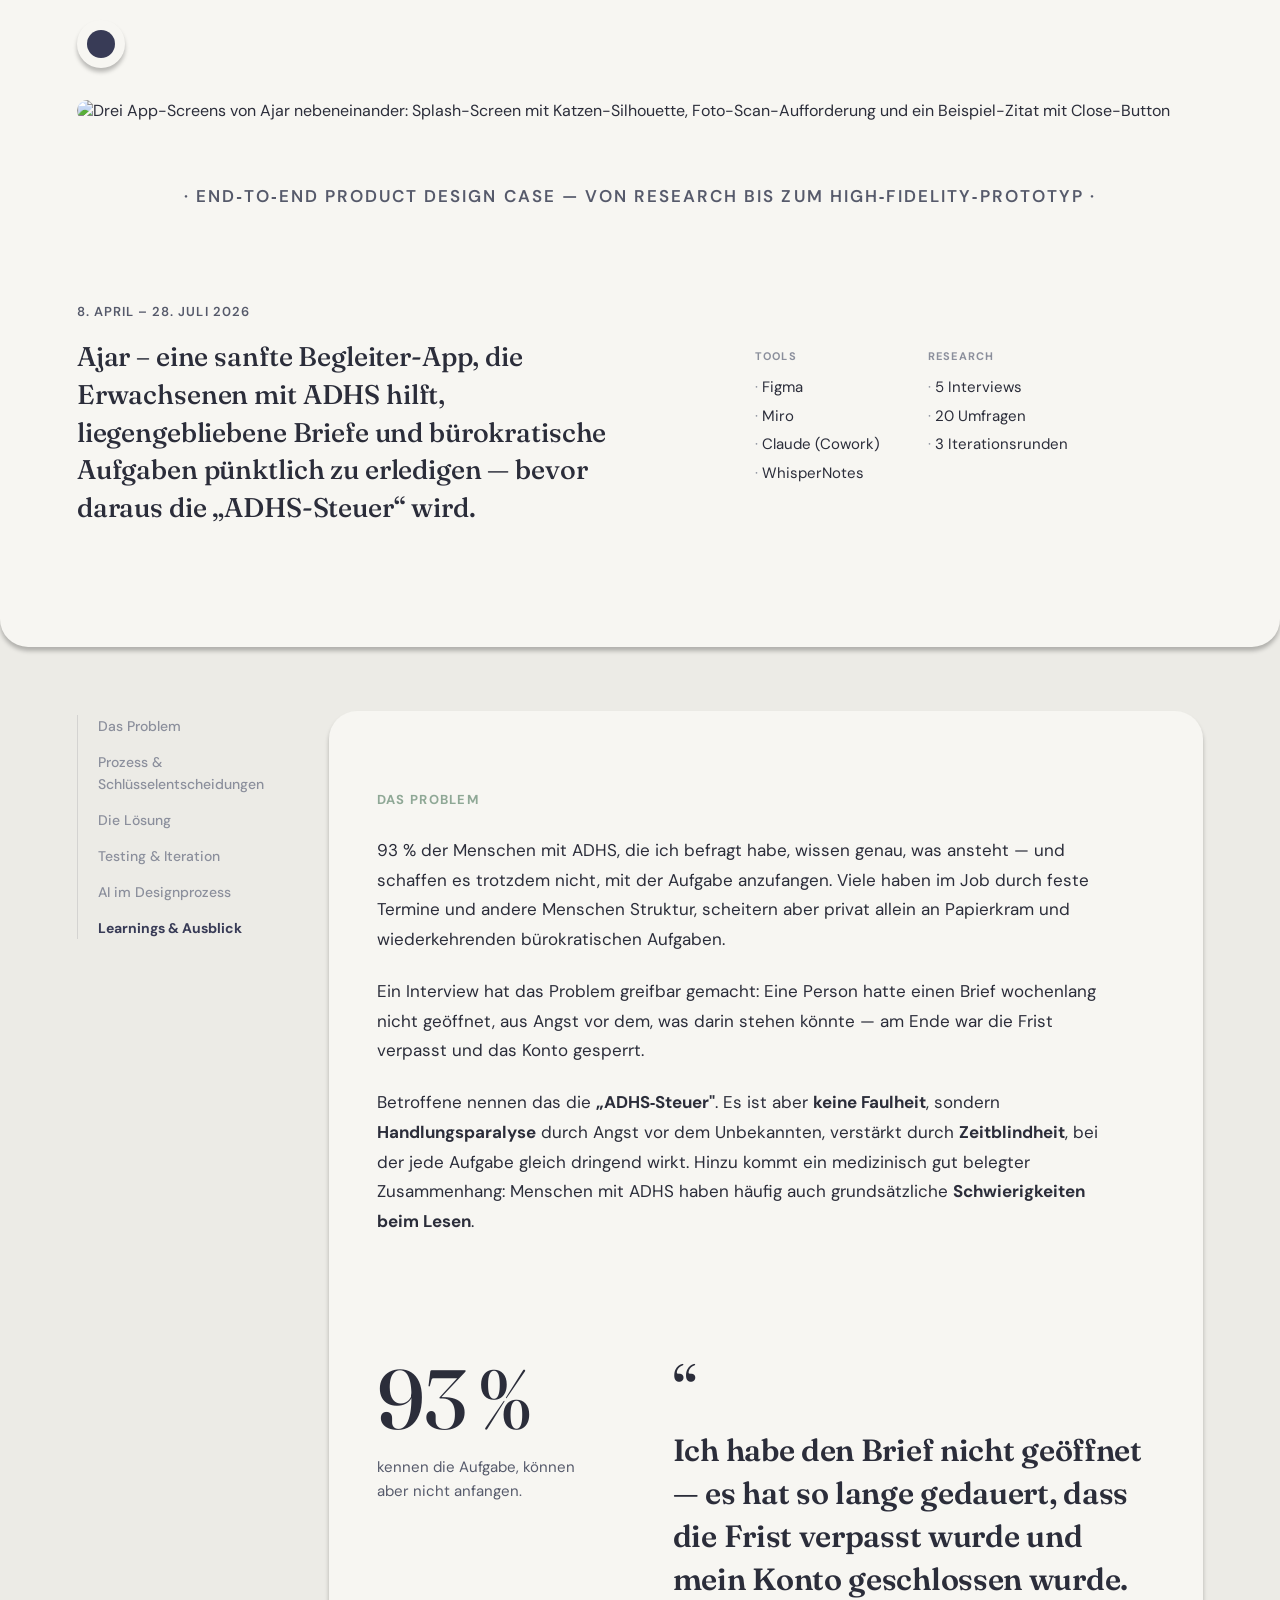
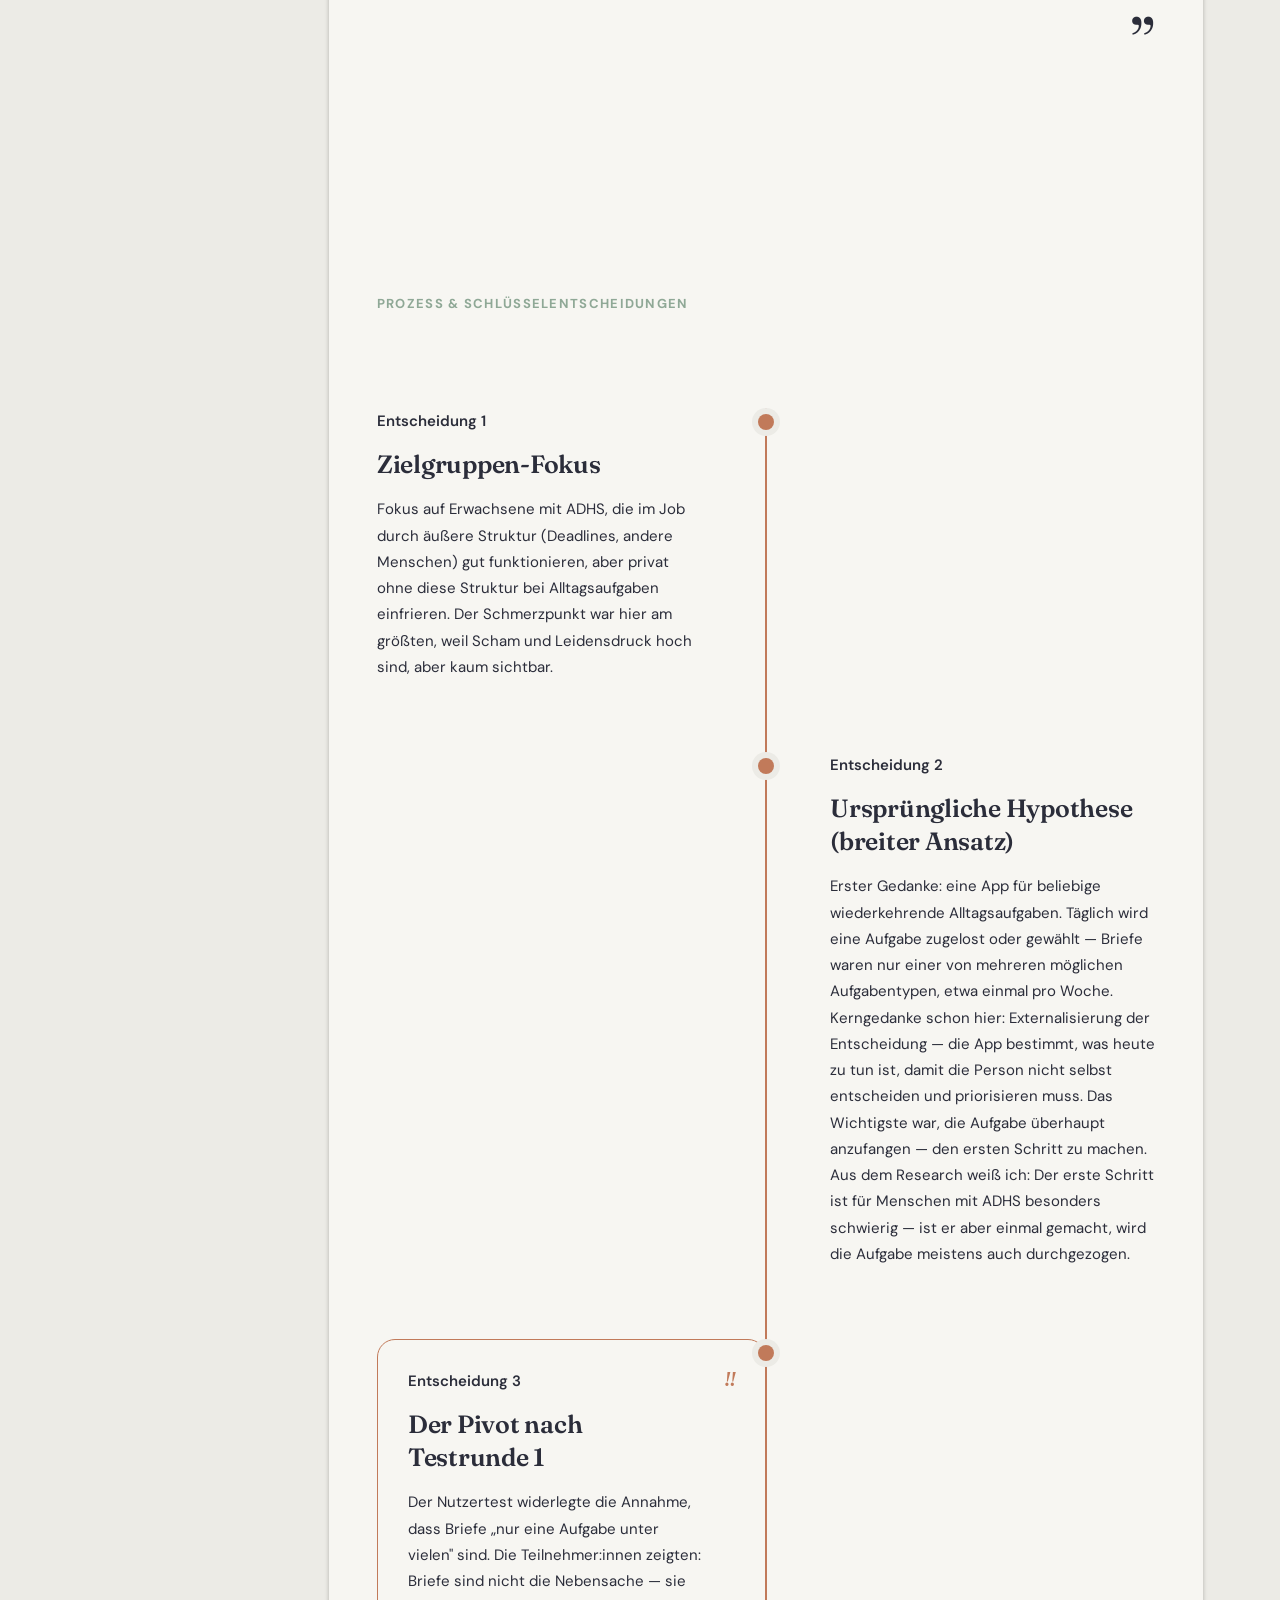
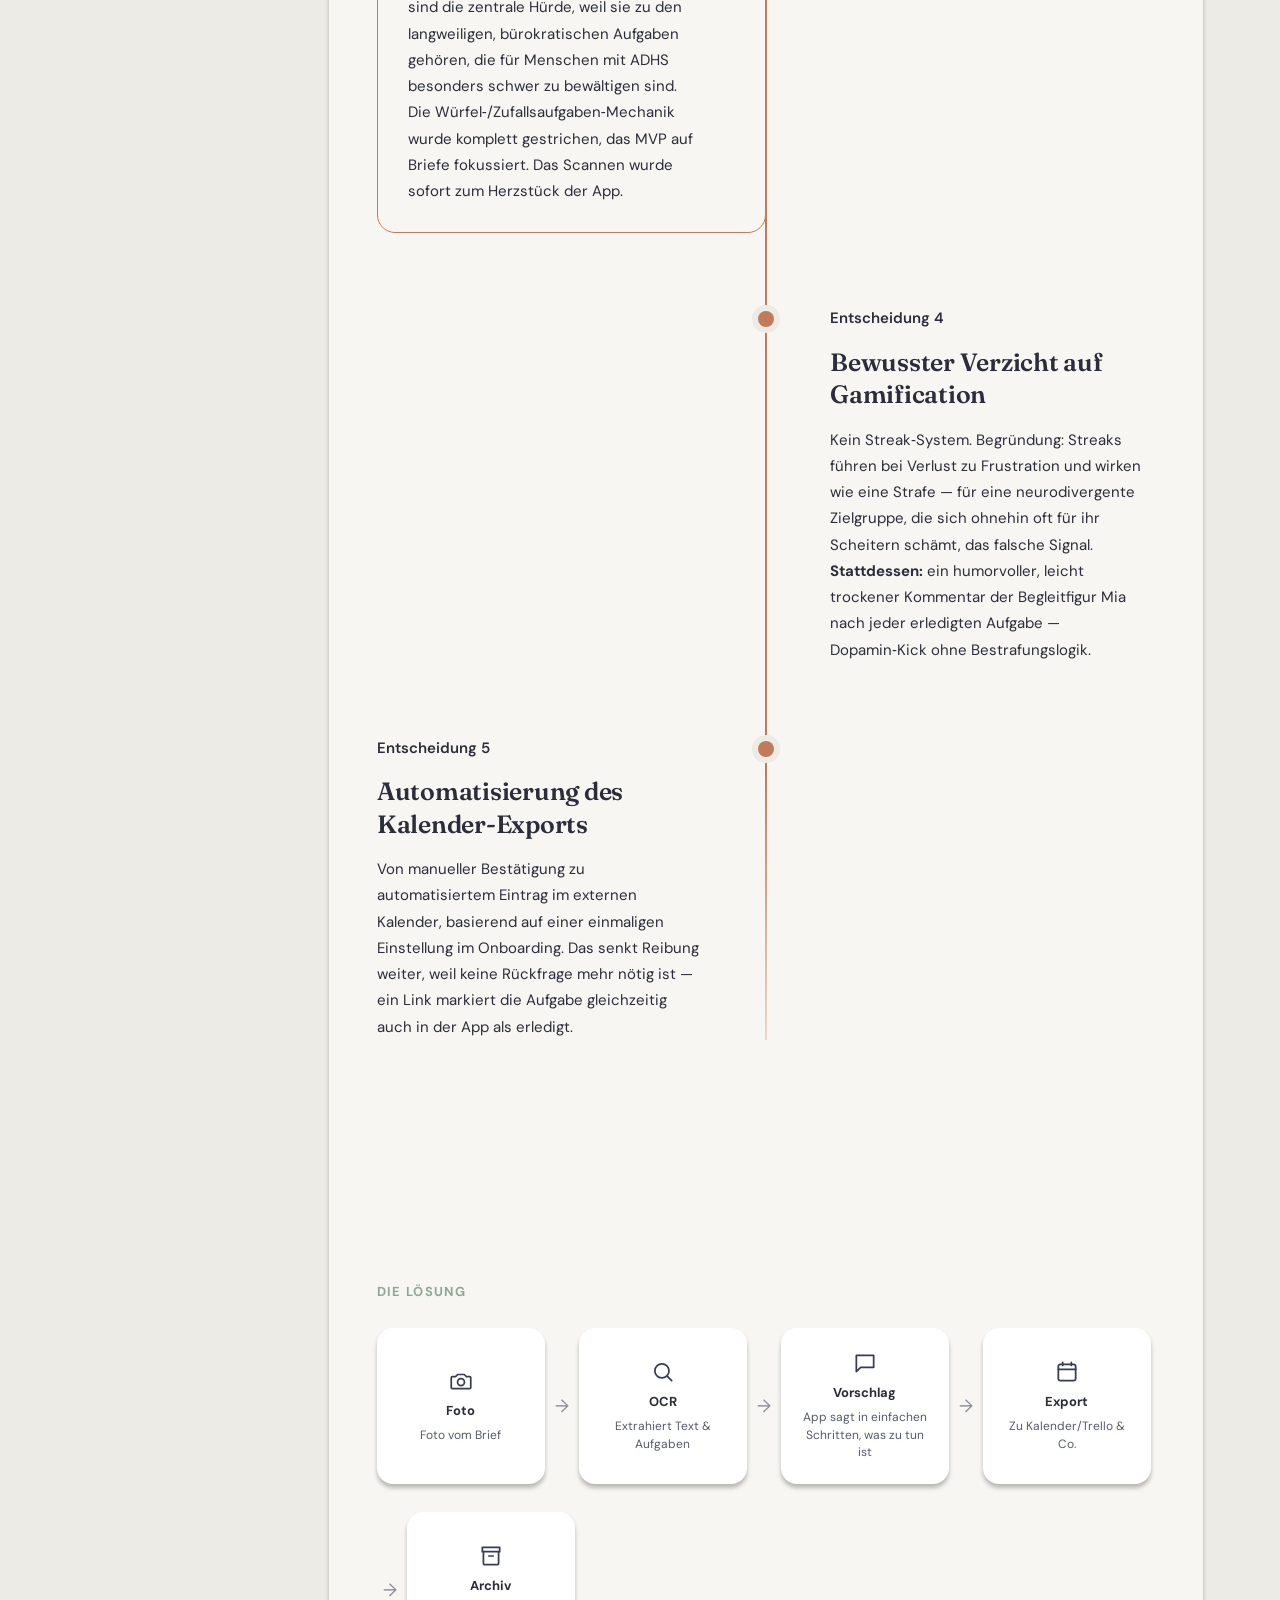
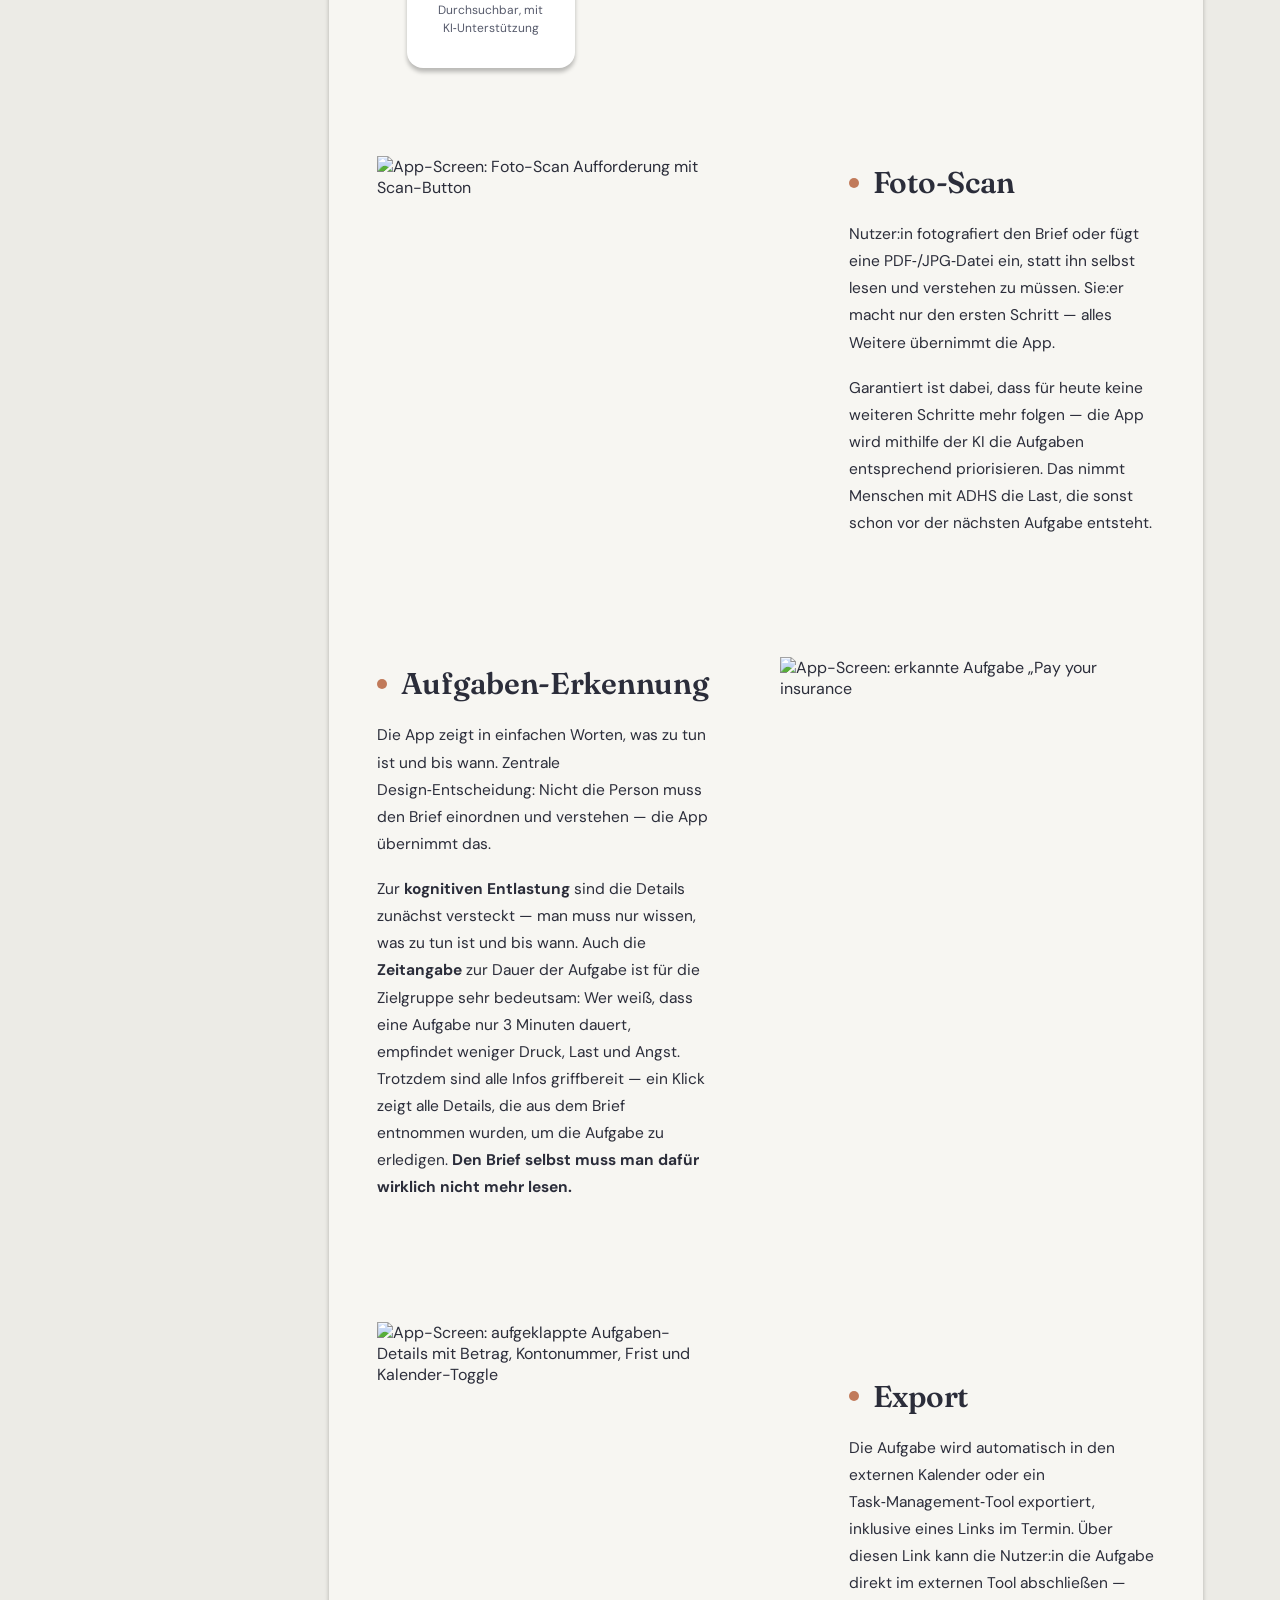
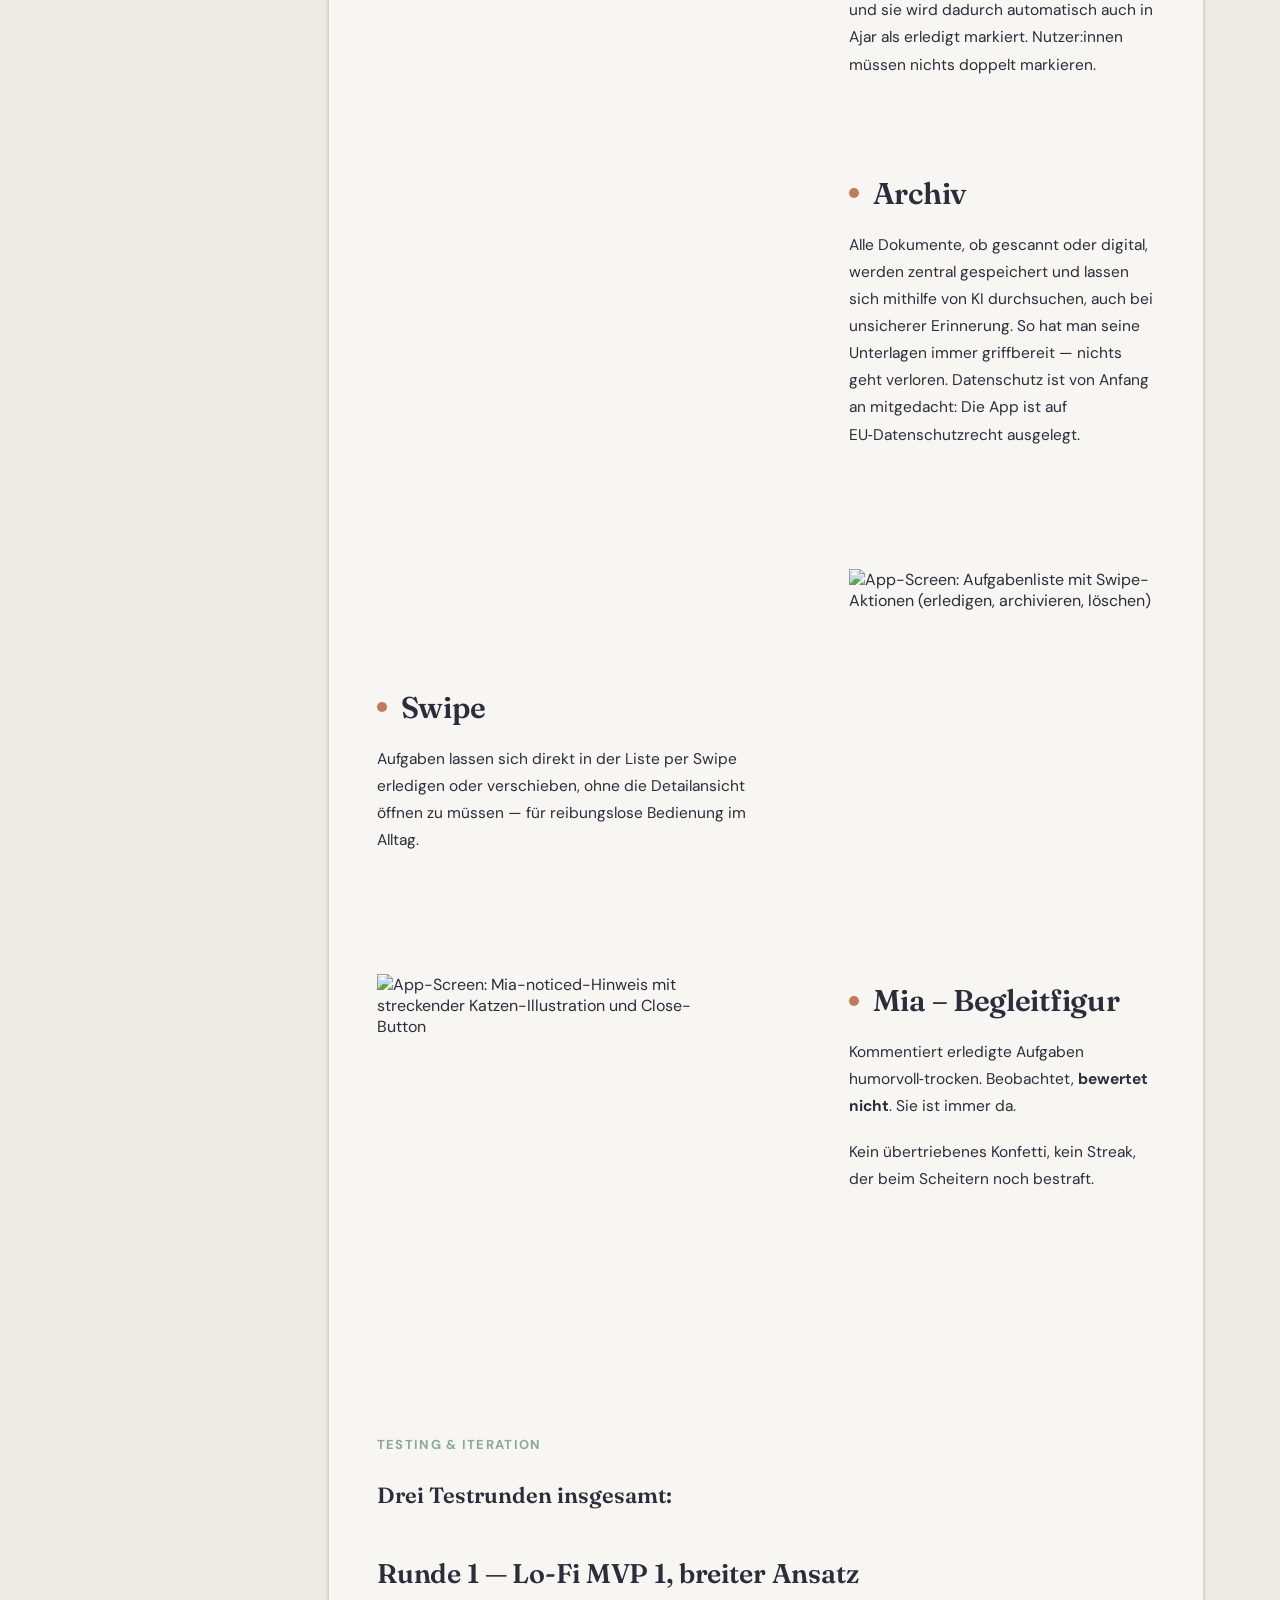
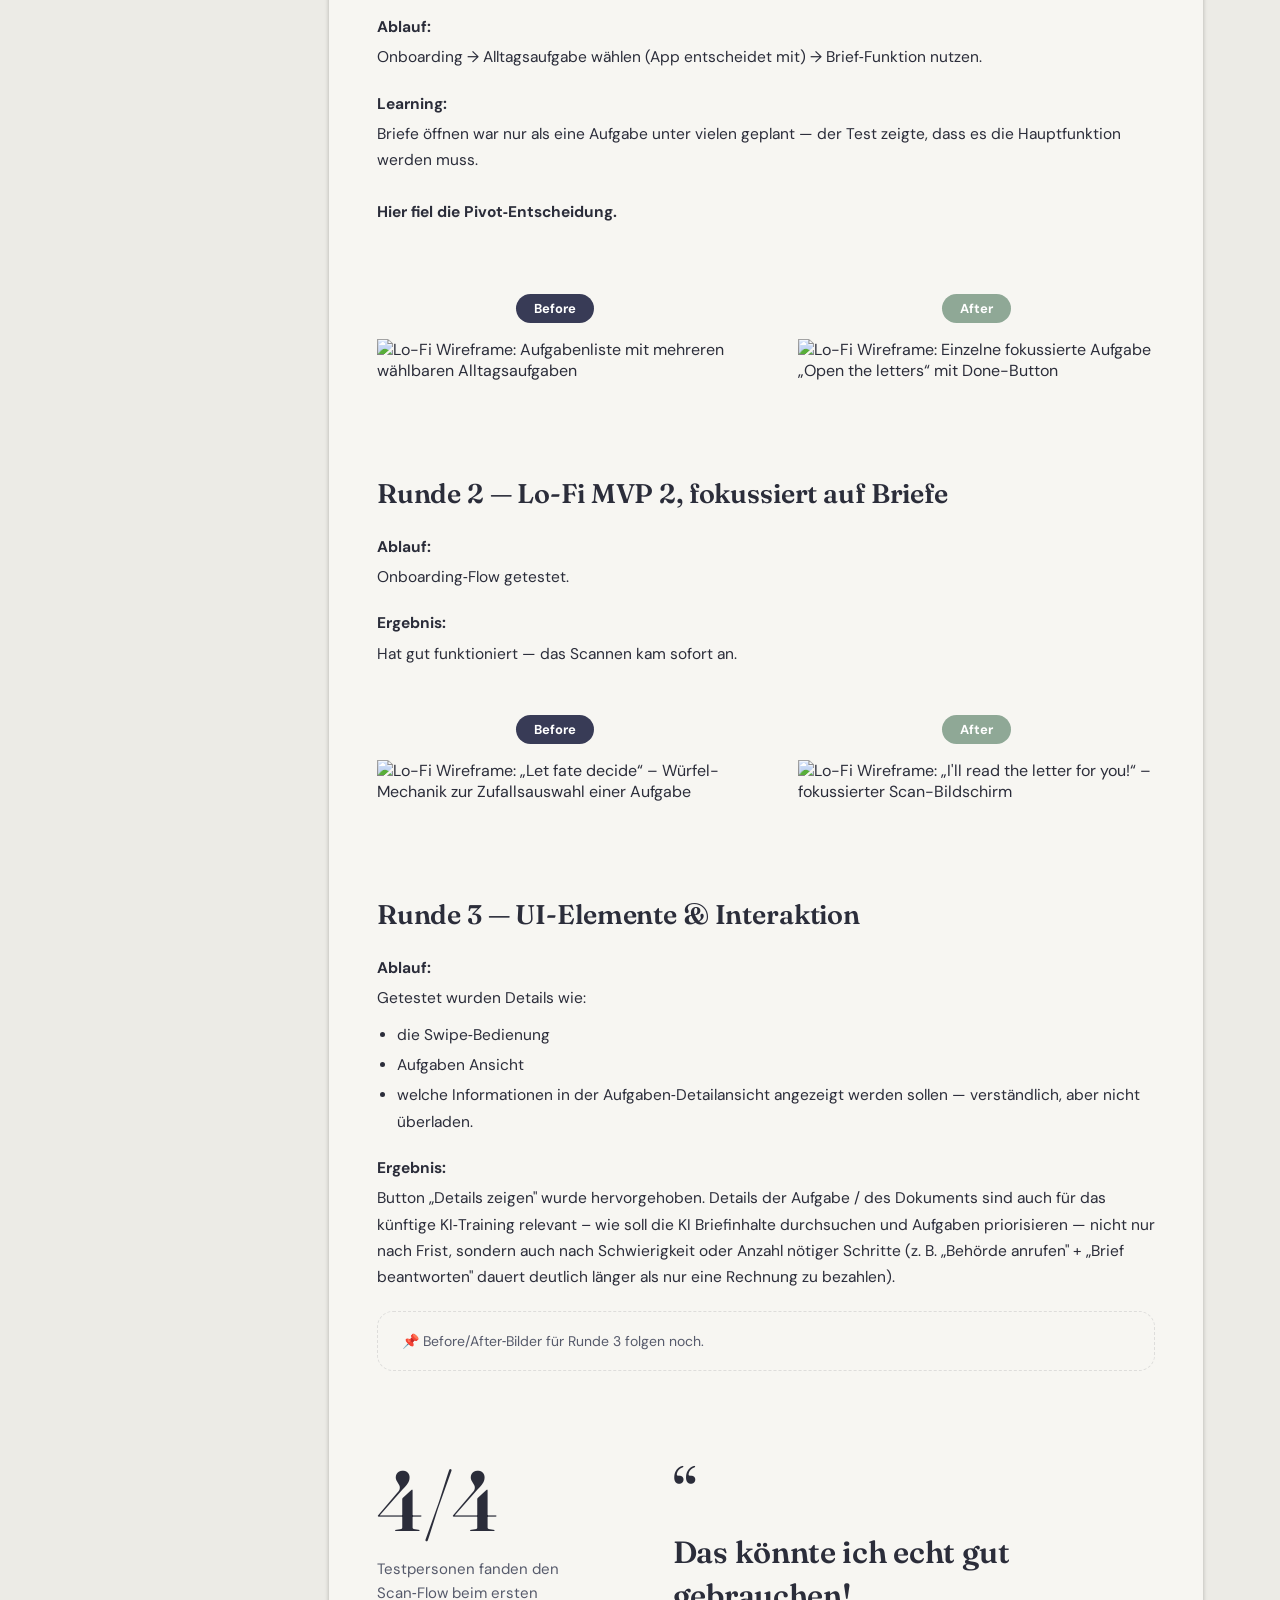
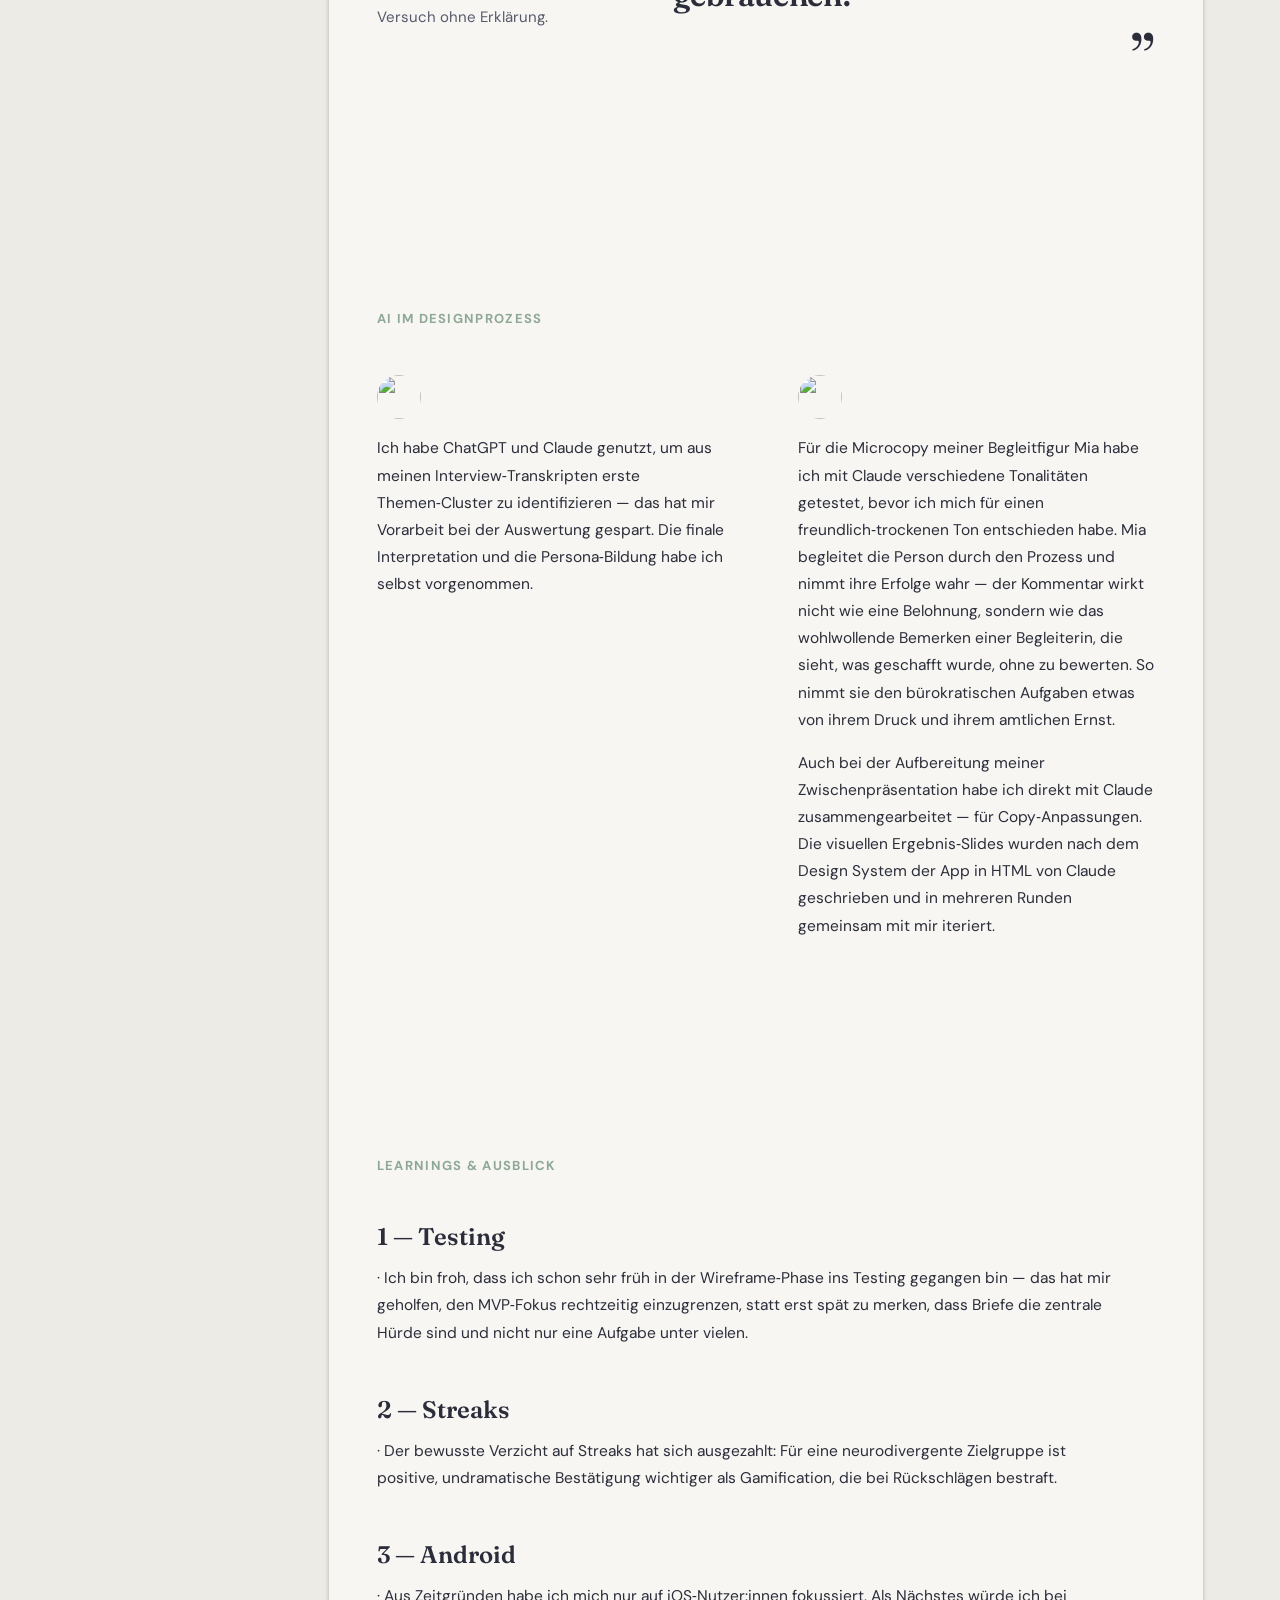
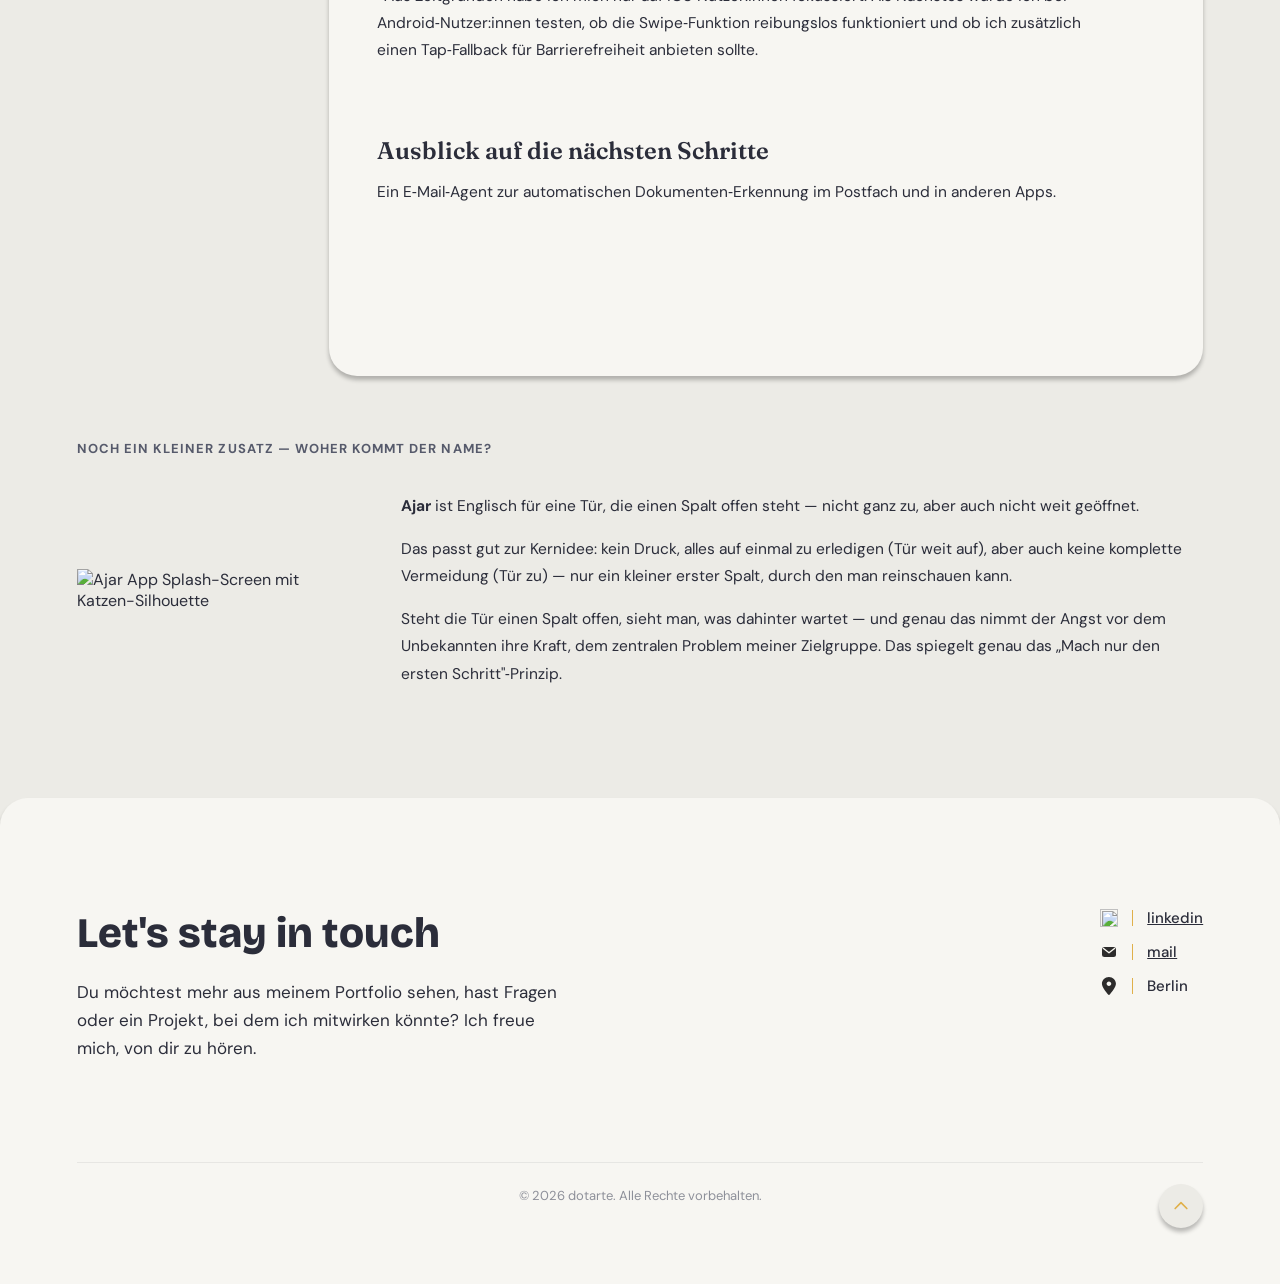
==== ajar.html @ 90be7de2 "Add files via upload" ====
<!DOCTYPE html>
<html lang="de">
<head>
<meta charset="UTF-8">
<meta name="robots" content="noindex, nofollow">
<meta name="viewport" content="width=device-width, initial-scale=1.0">
<title>Ajar — Product Design Case</title>
<link rel="preconnect" href="https://fonts.googleapis.com">
<link rel="preconnect" href="https://fonts.gstatic.com" crossorigin>
<link href="https://fonts.googleapis.com/css2?family=Fraunces:ital,opsz,wght@0,9..144,400;0,9..144,500;0,9..144,600;1,9..144,500&family=DM+Sans:wght@400;500;600;700&family=Bricolage+Grotesque:opsz,wght@12..96,400..800&display=swap" rel="stylesheet">
<link rel="stylesheet" href="ajar.css">
</head>
<body>

<nav class="pill-nav" id="mainNav">
  <a href="../index.html" class="logo-dot" aria-label="Zur Startseite"></a>
</nav>

<section class="hero-section" id="top">
  <div class="hero-inner">
  <div class="hero-media">
    <img class="hero-banner" src="images/hero-banner.png" alt="Drei App-Screens von Ajar nebeneinander: Splash-Screen mit Katzen-Silhouette, Foto-Scan-Aufforderung und ein Beispiel-Zitat mit Close-Button">
  </div>

  <p class="eyebrow">· End‑to‑End Product Design Case — von Research bis zum High‑Fidelity‑Prototyp ·</p>

  <div class="hero-grid">
    <div class="hero-copy">
      <p class="date-range">8. April – 28. Juli 2026</p>
      <h1>Ajar – eine sanfte Begleiter‑App, die Erwachsenen mit ADHS hilft, liegengebliebene Briefe und bürokratische Aufgaben pünktlich zu erledigen — bevor daraus die „ADHS‑Steuer“ wird.</h1>
    </div>

    <div class="meta-columns">
      <div class="meta-block">
        <h3>Tools</h3>
        <ul>
          <li>Figma</li>
          <li>Miro</li>
          <li>Claude (Cowork)</li>
          <li>WhisperNotes</li>
        </ul>
      </div>
      <div class="meta-block">
        <h3>Research</h3>
        <ul>
          <li>5 Interviews</li>
          <li>20 Umfragen</li>
          <li>3 Iterationsrunden</li>
        </ul>
      </div>
    </div>
  </div>
  </div>
</section>

<div class="case-section">
<div class="case-layout">
  <aside class="toc">
    <details class="toc-details" open>
      <summary class="toc-toggle">
        Inhaltsverzeichnis
        <svg class="toc-toggle-icon" viewBox="0 0 24 24" fill="none"><path d="M6 9l6 6 6-6" stroke="currentColor" stroke-width="2" stroke-linecap="round" stroke-linejoin="round"/></svg>
      </summary>
      <ul class="toc-list">
        <li><a href="#problem" class="toc-link" data-target="problem">Das Problem</a></li>
        <li><a href="#process" class="toc-link" data-target="process">Prozess &amp; Schlüsselentscheidungen</a></li>
        <li><a href="#solution" class="toc-link" data-target="solution">Die Lösung</a></li>
        <li><a href="#testing" class="toc-link" data-target="testing">Testing &amp; Iteration</a></li>
        <li><a href="#ai-process" class="toc-link" data-target="ai-process">AI im Designprozess</a></li>
        <li><a href="#learnings" class="toc-link" data-target="learnings">Learnings &amp; Ausblick</a></li>
      </ul>
    </details>
  </aside>

  <div class="case-content">

<section class="problem" id="problem">
  <p class="section-eyebrow">Das Problem</p>

  <div class="problem-copy">
    <p>93 % der Menschen mit ADHS, die ich befragt habe, wissen genau, was ansteht — und schaffen es trotzdem nicht, mit der Aufgabe anzufangen. Viele haben im Job durch feste Termine und andere Menschen Struktur, scheitern aber privat allein an Papierkram und wiederkehrenden bürokratischen Aufgaben.</p>

    <p>Ein Interview hat das Problem greifbar gemacht: Eine Person hatte einen Brief wochenlang nicht geöffnet, aus Angst vor dem, was darin stehen könnte — am Ende war die Frist verpasst und das Konto gesperrt.</p>

    <p>Betroffene nennen das die <strong>„ADHS‑Steuer"</strong>. Es ist aber <strong>keine Faulheit</strong>, sondern <strong>Handlungsparalyse</strong> durch Angst vor dem Unbekannten, verstärkt durch <strong>Zeitblindheit</strong>, bei der jede Aufgabe gleich dringend wirkt. Hinzu kommt ein medizinisch gut belegter Zusammenhang: Menschen mit ADHS haben häufig auch grundsätzliche <strong>Schwierigkeiten beim Lesen</strong>.</p>
  </div>

  <div class="problem-highlight">
    <div class="stat-block">
      <span class="stat-number">93 %</span>
      <p class="stat-caption">kennen die Aufgabe, können aber nicht anfangen.</p>
    </div>

    <div class="quote-block">
      <span class="quote-mark">&ldquo;</span>
      <blockquote>Ich habe den Brief nicht geöffnet — es hat so lange gedauert, dass die Frist verpasst wurde und mein Konto geschlossen wurde.</blockquote>
      <span class="quote-mark close">&rdquo;</span>
    </div>
  </div>
</section>

<section class="process" id="process">
  <p class="section-eyebrow">Prozess &amp; Schlüsselentscheidungen</p>

  <div class="timeline">
    <div class="timeline-row left">
      <span class="timeline-dot"></span>
      <div class="timeline-item">
        <p class="step-label">Entscheidung 1</p>
        <h3>Zielgruppen‑Fokus</h3>
        <p>Fokus auf Erwachsene mit ADHS, die im Job durch äußere Struktur (Deadlines, andere Menschen) gut funktionieren, aber privat ohne diese Struktur bei Alltagsaufgaben einfrieren. Der Schmerzpunkt war hier am größten, weil Scham und Leidensdruck hoch sind, aber kaum sichtbar.</p>
      </div>
    </div>

    <div class="timeline-row right">
      <span class="timeline-dot"></span>
      <div class="timeline-item">
        <p class="step-label">Entscheidung 2</p>
        <h3>Ursprüngliche Hypothese (breiter Ansatz)</h3>
        <p>Erster Gedanke: eine App für beliebige wiederkehrende Alltagsaufgaben. Täglich wird eine Aufgabe zugelost oder gewählt — Briefe waren nur einer von mehreren möglichen Aufgabentypen, etwa einmal pro Woche. Kerngedanke schon hier: Externalisierung der Entscheidung — die App bestimmt, was heute zu tun ist, damit die Person nicht selbst entscheiden und priorisieren muss. Das Wichtigste war, die Aufgabe überhaupt anzufangen — den ersten Schritt zu machen. Aus dem Research weiß ich: Der erste Schritt ist für Menschen mit ADHS besonders schwierig — ist er aber einmal gemacht, wird die Aufgabe meistens auch durchgezogen.</p>
      </div>
    </div>

    <div class="timeline-row left">
      <span class="timeline-dot"></span>
      <div class="timeline-item highlight">
        <span class="highlight-icon">‼</span>
        <p class="step-label">Entscheidung 3</p>
        <h3>Der Pivot nach Testrunde 1</h3>
        <p>Der Nutzertest widerlegte die Annahme, dass Briefe „nur eine Aufgabe unter vielen" sind. Die Teilnehmer:innen zeigten: Briefe sind nicht die Nebensache — sie sind die zentrale Hürde, weil sie zu den langweiligen, bürokratischen Aufgaben gehören, die für Menschen mit ADHS besonders schwer zu bewältigen sind. Die Würfel‑/Zufallsaufgaben‑Mechanik wurde komplett gestrichen, das MVP auf Briefe fokussiert. Das Scannen wurde sofort zum Herzstück der App.</p>
      </div>
    </div>

    <div class="timeline-row right">
      <span class="timeline-dot"></span>
      <div class="timeline-item">
        <p class="step-label">Entscheidung 4</p>
        <h3>Bewusster Verzicht auf Gamification</h3>
        <p>Kein Streak‑System. Begründung: Streaks führen bei Verlust zu Frustration und wirken wie eine Strafe — für eine neurodivergente Zielgruppe, die sich ohnehin oft für ihr Scheitern schämt, das falsche Signal. <strong>Stattdessen:</strong> ein humorvoller, leicht trockener Kommentar der Begleitfigur Mia nach jeder erledigten Aufgabe — Dopamin‑Kick ohne Bestrafungslogik.</p>
      </div>
    </div>

    <div class="timeline-row left">
      <span class="timeline-dot"></span>
      <div class="timeline-item">
        <p class="step-label">Entscheidung 5</p>
        <h3>Automatisierung des Kalender‑Exports</h3>
        <p>Von manueller Bestätigung zu automatisiertem Eintrag im externen Kalender, basierend auf einer einmaligen Einstellung im Onboarding. Das senkt Reibung weiter, weil keine Rückfrage mehr nötig ist — ein Link markiert die Aufgabe gleichzeitig auch in der App als erledigt.</p>
      </div>
    </div>
  </div>
</section>



<section class="solution" id="solution">
  <p class="section-eyebrow">Die Lösung</p>

  <div class="flow-steps">
    <div class="flow-step">
      <span class="flow-step-icon">
        <svg viewBox="0 0 24 24" fill="none"><path d="M4 8h3l2-2h6l2 2h3a1 1 0 011 1v9a1 1 0 01-1 1H4a1 1 0 01-1-1V9a1 1 0 011-1z" stroke="currentColor" stroke-width="1.6" stroke-linecap="round" stroke-linejoin="round"/><circle cx="12" cy="13" r="3.2" stroke="currentColor" stroke-width="1.6"/></svg>
      </span>
      <span class="flow-step-label">Foto</span>
      <span class="flow-step-desc">Foto vom Brief</span>
    </div>

    <span class="flow-arrow">→</span>

    <div class="flow-step">
      <span class="flow-step-icon">
        <svg viewBox="0 0 24 24" fill="none"><circle cx="11" cy="11" r="6.5" stroke="currentColor" stroke-width="1.6"/><path d="M20 20l-4.35-4.35" stroke="currentColor" stroke-width="1.6" stroke-linecap="round"/></svg>
      </span>
      <span class="flow-step-label">OCR</span>
      <span class="flow-step-desc">Extrahiert Text &amp; Aufgaben</span>
    </div>

    <span class="flow-arrow">→</span>

    <div class="flow-step">
      <span class="flow-step-icon">
        <svg viewBox="0 0 24 24" fill="none"><path d="M4 5h16v11H8l-4 4V5z" stroke="currentColor" stroke-width="1.6" stroke-linejoin="round"/></svg>
      </span>
      <span class="flow-step-label">Vorschlag</span>
      <span class="flow-step-desc">App sagt in einfachen Schritten, was zu tun ist</span>
    </div>

    <span class="flow-arrow">→</span>

    <div class="flow-step">
      <span class="flow-step-icon">
        <svg viewBox="0 0 24 24" fill="none"><rect x="4" y="5" width="16" height="15" rx="2" stroke="currentColor" stroke-width="1.6"/><path d="M4 9.5h16M8 3v3M16 3v3" stroke="currentColor" stroke-width="1.6" stroke-linecap="round"/></svg>
      </span>
      <span class="flow-step-label">Export</span>
      <span class="flow-step-desc">Zu Kalender/Trello &amp; Co.</span>
    </div>

    <span class="flow-arrow">→</span>

    <div class="flow-step">
      <span class="flow-step-icon">
        <svg viewBox="0 0 24 24" fill="none"><path d="M4 4h16v4H4z" stroke="currentColor" stroke-width="1.6" stroke-linejoin="round"/><path d="M5 8v11a1 1 0 001 1h12a1 1 0 001-1V8" stroke="currentColor" stroke-width="1.6"/><path d="M10 12h4" stroke="currentColor" stroke-width="1.6" stroke-linecap="round"/></svg>
      </span>
      <span class="flow-step-label">Archiv</span>
      <span class="flow-step-desc">Durchsuchbar, mit KI‑Unterstützung</span>
    </div>
  </div>

  <div class="feature-row">
    <div class="feature-phone">
      <img src="images/phone1-scan.png" alt="App-Screen: Foto-Scan Aufforderung mit Scan-Button">
    </div>
    <div class="feature-text">
      <h3>Foto‑Scan</h3>
      <p>Nutzer:in fotografiert den Brief oder fügt eine PDF‑/JPG‑Datei ein, statt ihn selbst lesen und verstehen zu müssen. Sie:er macht nur den ersten Schritt — alles Weitere übernimmt die App.</p>
      <p>Garantiert ist dabei, dass für heute keine weiteren Schritte mehr folgen — die App wird mithilfe der KI die Aufgaben entsprechend priorisieren. Das nimmt Menschen mit ADHS die Last, die sonst schon vor der nächsten Aufgabe entsteht.</p>
    </div>
  </div>

  <div class="feature-row reverse">
    <div class="feature-text">
      <h3>Aufgaben‑Erkennung</h3>
      <p>Die App zeigt in einfachen Worten, was zu tun ist und bis wann. Zentrale Design‑Entscheidung: Nicht die Person muss den Brief einordnen und verstehen — die App übernimmt das.</p>
      <p>Zur <strong>kognitiven Entlastung</strong> sind die Details zunächst versteckt — man muss nur wissen, was zu tun ist und bis wann. Auch die <strong>Zeitangabe</strong> zur Dauer der Aufgabe ist für die Zielgruppe sehr bedeutsam: Wer weiß, dass eine Aufgabe nur 3 Minuten dauert, empfindet weniger Druck, Last und Angst. Trotzdem sind alle Infos griffbereit — ein Klick zeigt alle Details, die aus dem Brief entnommen wurden, um die Aufgabe zu erledigen. <strong>Den Brief selbst muss man dafür wirklich nicht mehr lesen.</strong></p>
    </div>
    <div class="feature-phone">
      <img src="images/phone2-task.png" alt="App-Screen: erkannte Aufgabe „Pay your insurance" mit Frist und Aktionen">
    </div>
  </div>

  <div class="feature-stack-row">
    <div class="feature-phone">
      <img src="images/phone3-detail.png" alt="App-Screen: aufgeklappte Aufgaben-Details mit Betrag, Kontonummer, Frist und Kalender-Toggle">
    </div>
    <div class="feature-stack">
      <div class="feature-text">
        <h3>Export</h3>
        <p>Die Aufgabe wird automatisch in den externen Kalender oder ein Task‑Management‑Tool exportiert, inklusive eines Links im Termin. Über diesen Link kann die Nutzer:in die Aufgabe direkt im externen Tool abschließen — und sie wird dadurch automatisch auch in Ajar als erledigt markiert. Nutzer:innen müssen nichts doppelt markieren.</p>
      </div>
      <div class="feature-text">
        <h3>Archiv</h3>
        <p>Alle Dokumente, ob gescannt oder digital, werden zentral gespeichert und lassen sich mithilfe von KI durchsuchen, auch bei unsicherer Erinnerung. So hat man seine Unterlagen immer griffbereit — nichts geht verloren. Datenschutz ist von Anfang an mitgedacht: Die App ist auf EU‑Datenschutzrecht ausgelegt.</p>
      </div>
    </div>
  </div>

  <div class="feature-swipe-row">
    <div class="feature-text">
      <h3>Swipe</h3>
      <p>Aufgaben lassen sich direkt in der Liste per Swipe erledigen oder verschieben, ohne die Detailansicht öffnen zu müssen — für reibungslose Bedienung im Alltag.</p>
    </div>
    <div class="feature-phone">
      <img src="images/phone4-swipe.png" alt="App-Screen: Aufgabenliste mit Swipe-Aktionen (erledigen, archivieren, löschen)">
    </div>
  </div>

  <div class="feature-row">
    <div class="feature-phone">
      <img src="images/mia-noticed.png" alt="App-Screen: Mia-noticed-Hinweis mit streckender Katzen-Illustration und Close-Button">
    </div>
    <div class="feature-text">
      <h3>Mia – Begleitfigur</h3>
      <p>Kommentiert erledigte Aufgaben humorvoll‑trocken. Beobachtet, <strong>bewertet nicht</strong>. Sie ist immer da.</p>
      <p>Kein übertriebenes Konfetti, kein Streak, der beim Scheitern noch bestraft.</p>
    </div>
  </div>
</section>

<section class="testing" id="testing">
  <p class="section-eyebrow">Testing &amp; Iteration</p>

  <p class="testing-intro">Drei Testrunden insgesamt:</p>

  <div class="testing-round">
    <h3>Runde 1 — Lo‑Fi MVP 1, breiter Ansatz</h3>

    <div class="testing-block">
      <strong>Ablauf:</strong>
      <p>Onboarding → Alltagsaufgabe wählen (App entscheidet mit) → Brief‑Funktion nutzen.</p>
    </div>

    <div class="testing-block">
      <strong>Learning:</strong>
      <p>Briefe öffnen war nur als eine Aufgabe unter vielen geplant — der Test zeigte, dass es die Hauptfunktion werden muss.</p>
    </div>

    <p class="testing-pivot"><strong>Hier fiel die Pivot‑Entscheidung.</strong></p>

    <div class="testing-compare">
      <div class="testing-phone">
        <span class="testing-badge before">Before</span>
        <img src="images/testing-round1-before.png" alt="Lo-Fi Wireframe: Aufgabenliste mit mehreren wählbaren Alltagsaufgaben">
      </div>
      <div class="testing-phone">
        <span class="testing-badge after">After</span>
        <img src="images/testing-round1-after.png" alt="Lo-Fi Wireframe: Einzelne fokussierte Aufgabe „Open the letters“ mit Done-Button">
      </div>
    </div>
  </div>

  <div class="testing-round">
    <h3>Runde 2 — Lo‑Fi MVP 2, fokussiert auf Briefe</h3>

    <div class="testing-block">
      <strong>Ablauf:</strong>
      <p>Onboarding‑Flow getestet.</p>
    </div>

    <div class="testing-block">
      <strong>Ergebnis:</strong>
      <p>Hat gut funktioniert — das Scannen kam sofort an.</p>
    </div>

    <div class="testing-compare">
      <div class="testing-phone">
        <span class="testing-badge before">Before</span>
        <img src="images/testing-round2-before.png" alt="Lo-Fi Wireframe: „Let fate decide“ – Würfel-Mechanik zur Zufallsauswahl einer Aufgabe">
      </div>
      <div class="testing-phone">
        <span class="testing-badge after">After</span>
        <img src="images/testing-round2-after.png" alt="Lo-Fi Wireframe: „I'll read the letter for you!“ – fokussierter Scan-Bildschirm">
      </div>
    </div>
  </div>

  <div class="testing-round">
    <h3>Runde 3 — UI‑Elemente &amp; Interaktion</h3>

    <div class="testing-block">
      <strong>Ablauf:</strong>
      <p>Getestet wurden Details wie:</p>
      <ul>
        <li>die Swipe‑Bedienung</li>
        <li>Aufgaben Ansicht</li>
        <li>welche Informationen in der Aufgaben‑Detailansicht angezeigt werden sollen — verständlich, aber nicht überladen.</li>
      </ul>
    </div>

    <div class="testing-block">
      <strong>Ergebnis:</strong>
      <p>Button „Details zeigen" wurde hervorgehoben. Details der Aufgabe / des Dokuments sind auch für das künftige KI‑Training relevant – wie soll die KI Briefinhalte durchsuchen und Aufgaben priorisieren — nicht nur nach Frist, sondern auch nach Schwierigkeit oder Anzahl nötiger Schritte (z. B. „Behörde anrufen" + „Brief beantworten" dauert deutlich länger als nur eine Rechnung zu bezahlen).</p>
    </div>

    <div class="testing-placeholder">
      <p>📌 Before/After‑Bilder für Runde 3 folgen noch.</p>
    </div>
  </div>

  <div class="testing-highlight">
    <div class="stat-block">
      <span class="stat-number">4/4</span>
      <p class="stat-caption">Testpersonen fanden den Scan‑Flow beim ersten Versuch ohne Erklärung.</p>
    </div>

    <div class="quote-block">
      <span class="quote-mark">&ldquo;</span>
      <blockquote>Das könnte ich echt gut gebrauchen!</blockquote>
      <span class="quote-mark close">&rdquo;</span>
    </div>
  </div>
</section>

<section class="ai-process" id="ai-process">
  <p class="section-eyebrow">AI im Designprozess</p>

  <div class="ai-columns">
    <div class="ai-col">
      <span class="ai-icon" aria-hidden="true">
        <img src="images/icon-openai.png" alt="">
      </span>
      <p>Ich habe ChatGPT und Claude genutzt, um aus meinen Interview‑Transkripten erste Themen‑Cluster zu identifizieren — das hat mir Vorarbeit bei der Auswertung gespart. Die finale Interpretation und die Persona‑Bildung habe ich selbst vorgenommen.</p>
    </div>

    <div class="ai-col">
      <span class="ai-icon" aria-hidden="true">
        <img src="images/icon-claude.png" alt="">
      </span>
      <p>Für die Microcopy meiner Begleitfigur Mia habe ich mit Claude verschiedene Tonalitäten getestet, bevor ich mich für einen freundlich‑trockenen Ton entschieden habe. Mia begleitet die Person durch den Prozess und nimmt ihre Erfolge wahr — der Kommentar wirkt nicht wie eine Belohnung, sondern wie das wohlwollende Bemerken einer Begleiterin, die sieht, was geschafft wurde, ohne zu bewerten. So nimmt sie den bürokratischen Aufgaben etwas von ihrem Druck und ihrem amtlichen Ernst.</p>
      <p>Auch bei der Aufbereitung meiner Zwischenpräsentation habe ich direkt mit Claude zusammengearbeitet — für Copy‑Anpassungen. Die visuellen Ergebnis‑Slides wurden nach dem Design System der App in HTML von Claude geschrieben und in mehreren Runden gemeinsam mit mir iteriert.</p>
    </div>
  </div>
</section>

<section class="learnings" id="learnings">
  <p class="section-eyebrow">Learnings &amp; Ausblick</p>

  <div class="learning-item">
    <h3>1 — Testing</h3>
    <p>· Ich bin froh, dass ich schon sehr früh in der Wireframe‑Phase ins Testing gegangen bin — das hat mir geholfen, den MVP‑Fokus rechtzeitig einzugrenzen, statt erst spät zu merken, dass Briefe die zentrale Hürde sind und nicht nur eine Aufgabe unter vielen.</p>
  </div>

  <div class="learning-item">
    <h3>2 — Streaks</h3>
    <p>· Der bewusste Verzicht auf Streaks hat sich ausgezahlt: Für eine neurodivergente Zielgruppe ist positive, undramatische Bestätigung wichtiger als Gamification, die bei Rückschlägen bestraft.</p>
  </div>

  <div class="learning-item">
    <h3>3 — Android</h3>
    <p>· Aus Zeitgründen habe ich mich nur auf iOS‑Nutzer:innen fokussiert. Als Nächstes würde ich bei Android‑Nutzer:innen testen, ob die Swipe‑Funktion reibungslos funktioniert und ob ich zusätzlich einen Tap‑Fallback für Barrierefreiheit anbieten sollte.</p>
  </div>

  <div class="learning-outlook">
    <h3>Ausblick auf die nächsten Schritte</h3>
    <p>Ein E‑Mail‑Agent zur automatischen Dokumenten‑Erkennung im Postfach und in anderen Apps.</p>
  </div>
</section>



  </div>
</div>
</div>

<div class="name-story">
  <p class="name-story-label">Noch ein kleiner Zusatz — woher kommt der Name?</p>
  <div class="name-story-row">
    <img src="images/ajar-splash.png" alt="Ajar App Splash-Screen mit Katzen-Silhouette" class="name-story-img">
    <div class="name-story-text">
      <p><strong>Ajar</strong> ist Englisch für eine Tür, die einen Spalt offen steht — nicht ganz zu, aber auch nicht weit geöffnet.</p>
      <p>Das passt gut zur Kernidee: kein Druck, alles auf einmal zu erledigen (Tür weit auf), aber auch keine komplette Vermeidung (Tür zu) — nur ein kleiner erster Spalt, durch den man reinschauen kann.</p>
      <p>Steht die Tür einen Spalt offen, sieht man, was dahinter wartet — und genau das nimmt der Angst vor dem Unbekannten ihre Kraft, dem zentralen Problem meiner Zielgruppe. Das spiegelt genau das „Mach nur den ersten Schritt"‑Prinzip.</p>
    </div>
  </div>
</div>

<footer class="contact-section" id="kontakt">
  <div class="contact-inner">
    <div>
      <h2 class="headline-font">Let's stay in touch</h2>
      <p>Du möchtest mehr aus meinem Portfolio sehen, hast Fragen oder ein Projekt, bei dem ich mitwirken könnte? Ich freue mich, von dir zu hören.</p>
    </div>

    <div class="contact-list">
      <div class="row">
        <img class="row-icon" src="images/icon-linkedin.png" alt="" aria-hidden="true">
        <span class="divider"></span>
        <a href="https://linkedin.com/in/DEIN-PROFIL" target="_blank" rel="noopener">linkedin</a>
      </div>
      <div class="row">
        <svg class="row-icon" width="18" height="18" viewBox="0 0 18 18" fill="none" aria-hidden="true">
          <rect x="2" y="4" width="14" height="10" rx="2.5" fill="#2D2C2C"/>
          <path d="M3.5 5.5L9 9.8L14.5 5.5" stroke="#F8F7F0" stroke-width="1.4" stroke-linecap="round" stroke-linejoin="round" fill="none"/>
        </svg>
        <span class="divider"></span>
        <a href="mailto:deine@email.de">mail</a>
      </div>
      <div class="row">
        <svg class="row-icon" width="14" height="18" viewBox="0 0 11 14" fill="none" aria-hidden="true">
          <path d="M6.11649 13.6854C7.57118 11.9254 10.8889 7.65967 10.8889 5.26362C10.8889 2.35766 8.45023 0 5.44444 0C2.43866 0 0 2.35766 0 5.26362C0 7.65967 3.31771 11.9254 4.7724 13.6854C5.12118 14.1049 5.76771 14.1049 6.11649 13.6854ZM5.44444 3.50908C5.92576 3.50908 6.38737 3.69393 6.72771 4.02297C7.06806 4.35201 7.25926 4.79829 7.25926 5.26362C7.25926 5.72895 7.06806 6.17523 6.72771 6.50427C6.38737 6.83331 5.92576 7.01816 5.44444 7.01816C4.96313 7.01816 4.50152 6.83331 4.16118 6.50427C3.82083 6.17523 3.62963 5.72895 3.62963 5.26362C3.62963 4.79829 3.82083 4.35201 4.16118 4.02297C4.50152 3.69393 4.96313 3.50908 5.44444 3.50908Z" fill="#2D2C2C"/>
        </svg>
        <span class="divider"></span>
        <span>Berlin</span>
      </div>
    </div>
  </div>

  <button class="scroll-top" onclick="document.getElementById('top').scrollIntoView({behavior:'smooth'})" aria-label="Nach oben scrollen">
    <svg viewBox="0 0 24 24" fill="none"><path d="M5 15l7-7 7 7" stroke="currentColor" stroke-width="2" stroke-linecap="round" stroke-linejoin="round"/></svg>
  </button>

  <p class="copyright">© <span id="copyright-year">2026</span> dotarte. Alle Rechte vorbehalten.</p>
</footer>

<script>
  var sections = document.querySelectorAll('.case-content > section[id]');
  var links = document.querySelectorAll('.toc-link');

  var observer = new IntersectionObserver(function (entries) {
    entries.forEach(function (entry) {
      var link = document.querySelector('.toc-link[data-target="' + entry.target.id + '"]');
      if (!link) return;
      if (entry.isIntersecting) {
        links.forEach(function (l) { l.classList.remove('is-active'); });
        link.classList.add('is-active');
      }
    });
  }, { rootMargin: '-20% 0px -70% 0px', threshold: 0 });

  sections.forEach(function (section) { observer.observe(section); });

  document.getElementById('copyright-year').textContent = new Date().getFullYear();

  var mainNav = document.getElementById('mainNav');
  var lastScrollY = window.scrollY;

  window.addEventListener('scroll', function () {
    var currentScrollY = window.scrollY;
    var scrollingDown = currentScrollY > lastScrollY;

    if (scrollingDown && currentScrollY > 80) {
      mainNav.classList.add('nav-hidden');
    } else {
      mainNav.classList.remove('nav-hidden');
    }

    lastScrollY = currentScrollY;
  }, { passive: true });
</script>

</body>
</html>
---- ajar.css ----
:root {
    --bg: #ecebe6;
    --bg-nav: #f7f6f2;
    --ink: #2b2d3a;
    --ink-soft: #565a6b;
    --ink-faint: #8b8f9c;
    --navy: #383b56;
    --navy-deep: #23253a;
    --rule: rgba(43, 45, 58, 0.12);
    --cream-hair: rgba(43, 45, 58, 0.18);
    --gold: #e0b04a;
    --radius: 28px;
    --card-shadow: 0px 4px 4px rgba(0, 0, 0, 0.25);
  }

  * { margin: 0; padding: 0; box-sizing: border-box; }

  html { scroll-behavior: smooth; }

  body {
    background: var(--bg);
    color: var(--ink);
    font-family: 'DM Sans', sans-serif;
    -webkit-font-smoothing: antialiased;
  }

  /* ---------- HERO SECTION (card) ---------- */
  .hero-section {
    background: var(--bg-nav);
    border-radius: 0 0 var(--radius) var(--radius);
    box-shadow: var(--card-shadow);
    position: relative;
    z-index: 1;
    padding: clamp(72px, 9vw, 100px) 0 clamp(64px, 10vw, 120px);
  }

  .hero-inner {
    padding: 0 clamp(24px, 6vw, 96px);
  }

  .pill-nav {
    position: fixed;
    top: 20px;
    left: clamp(24px, 6vw, 96px);
    z-index: 50;
    display: inline-flex;
    align-items: center;
    width: fit-content;
    background: var(--bg-nav);
    border-radius: 999px;
    padding: 10px;
    box-shadow: var(--card-shadow);
    transition: transform 0.3s ease, opacity 0.3s ease;
  }

  .pill-nav.nav-hidden {
    transform: translateY(-140%);
    opacity: 0;
    pointer-events: none;
  }

  .logo-dot {
    width: 28px;
    height: 28px;
    border-radius: 50%;
    background: var(--navy);
    display: block;
  }

  .logo-dot:focus-visible {
    outline: 2px solid var(--navy);
    outline-offset: 4px;
  }

  .eyebrow {
    text-align: center;
    font-size: clamp(13px, 1.4vw, 17px);
    font-weight: 600;
    letter-spacing: 0.12em;
    text-transform: uppercase;
    color: var(--ink-soft);
    margin-bottom: clamp(56px, 8vw, 96px);
  }

  /* ---------- HERO MEDIA (top) ---------- */
  .hero-media {
    display: flex;
    justify-content: center;
    opacity: 0;
    animation: rise 0.8s ease forwards 0.1s;
    margin: 0 auto clamp(40px, 6vw, 64px);
    max-width: 1400px;
  }

  .phone-mockup,
  .hero-banner {
    width: 100%;
    height: auto;
    display: block;
    border-radius: 18px;
  }

  .hero-grid {
    display: grid;
    grid-template-columns: 1.3fr 1fr;
    gap: clamp(48px, 8vw, 96px);
    align-items: start;
    max-width: 1400px;
    margin: 0 auto;
  }

  .hero-copy { opacity: 0; animation: rise 0.7s ease forwards 0.25s; }

  .date-range {
    font-size: 13px;
    font-weight: 600;
    letter-spacing: 0.08em;
    text-transform: uppercase;
    color: var(--ink-soft);
    margin-bottom: 18px;
  }

  h1 {
    font-family: 'Fraunces', serif;
    font-weight: 500;
    font-size: clamp(20px, 2.2vw, 27px);
    line-height: 1.4;
    letter-spacing: -0.005em;
    color: var(--ink);
    max-width: 40ch;
  }

  h1 em {
    font-style: italic;
    color: var(--navy);
  }

  .meta-columns {
    display: flex;
    flex-wrap: wrap;
    gap: clamp(32px, 4vw, 48px);
    margin-top: clamp(38px, 4.5vw, 46px);
    opacity: 0;
    animation: rise 0.7s ease forwards 0.35s;
  }

  .meta-block h3 {
    font-size: 11px;
    font-weight: 700;
    letter-spacing: 0.1em;
    text-transform: uppercase;
    color: var(--ink-faint);
    margin-bottom: 10px;
  }

  .meta-block ul {
    list-style: none;
    font-size: 15px;
    line-height: 1.9;
    color: var(--ink);
  }

  .meta-block li::before {
    content: "· ";
    color: var(--ink-faint);
  }

  @keyframes rise {
    from { opacity: 0; transform: translateY(18px); }
    to { opacity: 1; transform: translateY(0); }
  }

  @media (prefers-reduced-motion: reduce) {
    .hero-copy, .hero-media, .meta-columns { animation: none; opacity: 1; }
  }

  /* ---------- RESPONSIVE ---------- */
  @media (max-width: 860px) {
    .hero-grid {
      grid-template-columns: 1fr;
    }
    .meta-columns { flex-wrap: wrap; row-gap: 32px; margin-top: 32px; }
  }

  @media (max-width: 480px) {
    .phone { width: 220px; height: 460px; }
    .pill-nav { padding: 8px; left: 16px; top: 14px; }
  }

  /* ---------- PROBLEM SECTION ---------- */
  .problem {
    padding: clamp(40px, 6vw, 64px) 0 clamp(96px, 12vw, 160px);
  }

  .section-eyebrow {
    font-size: 13px;
    font-weight: 700;
    letter-spacing: 0.1em;
    text-transform: uppercase;
    color: #8fa896;
    margin-bottom: 28px;
  }

  .problem-copy {
    display: flex;
    flex-direction: column;
    gap: 22px;
    max-width: 62ch;
    font-size: 17px;
    line-height: 1.75;
    color: var(--ink);
  }

  .problem-copy strong {
    font-weight: 700;
    color: var(--ink);
  }

  .problem-copy em {
    font-style: normal;
  }

  .problem-highlight {
    display: grid;
    grid-template-columns: minmax(160px, 240px) 1fr;
    gap: clamp(24px, 5vw, 56px);
    align-items: start;
    margin-top: clamp(64px, 10vw, 120px);
  }

  .stat-block {
    display: flex;
    flex-direction: column;
    gap: 14px;
  }

  .stat-number {
    font-family: 'Fraunces', serif;
    font-weight: 500;
    font-size: clamp(56px, 7vw, 84px);
    line-height: 1;
    color: var(--ink);
    letter-spacing: -0.01em;
  }

  .stat-caption {
    font-size: 15px;
    line-height: 1.6;
    color: var(--ink-soft);
    max-width: 20ch;
  }

  .quote-block {
    position: relative;
  }

  .quote-mark {
    font-family: 'Fraunces', serif;
    font-size: clamp(48px, 6vw, 68px);
    color: var(--ink);
    line-height: 1;
    display: block;
    margin-bottom: 4px;
  }

  .quote-mark.close {
    text-align: right;
    margin-top: 8px;
    margin-bottom: 0;
  }

  blockquote {
    font-family: 'Fraunces', serif;
    font-weight: 600;
    font-size: clamp(22px, 2.4vw, 32px);
    line-height: 1.4;
    color: var(--ink);
    letter-spacing: -0.01em;
    max-width: 30ch;
  }

  @media (max-width: 780px) {
    .problem-highlight {
      grid-template-columns: 1fr;
      gap: 40px;
    }
  }

  /* ---------- TESTING & ITERATION ---------- */
  .testing {
    padding: clamp(40px, 6vw, 64px) 0 clamp(96px, 12vw, 160px);
  }

  .testing-round + .testing-round {
    margin-top: clamp(64px, 10vw, 96px);
  }

  .testing-intro {
    font-family: 'Fraunces', serif;
    font-weight: 600;
    font-size: clamp(18px, 2vw, 22px);
    color: var(--ink);
    margin-top: 28px;
    margin-bottom: clamp(32px, 5vw, 48px);
  }

  .testing-round h3 {
    font-family: 'Fraunces', serif;
    font-weight: 600;
    font-size: clamp(20px, 2.4vw, 27px);
    color: var(--ink);
    letter-spacing: -0.005em;
    margin-bottom: 24px;
  }

  .testing-block {
    margin-bottom: 20px;
    font-size: 15.5px;
    line-height: 1.7;
    color: var(--ink);
  }

  .testing-block strong {
    display: block;
    font-weight: 700;
    margin-bottom: 4px;
  }

  .testing-block p { margin: 0; }

  .testing-pivot {
    font-size: 15.5px;
    color: var(--ink);
    margin: 28px 0 clamp(48px, 7vw, 72px);
  }

  .testing-compare {
    display: flex;
    justify-content: space-between;
    align-items: flex-start;
    gap: clamp(24px, 5vw, 64px);
    flex-wrap: wrap;
    margin-top: clamp(32px, 5vw, 48px);
  }

  .testing-phone {
    display: flex;
    flex-direction: column;
    align-items: center;
    gap: 16px;
    flex: 1 1 260px;
    max-width: 380px;
  }

  .testing-phone img {
    width: 100%;
    height: auto;
    display: block;
    filter: drop-shadow(0 24px 44px -18px rgba(35, 37, 58, 0.4));
  }

  .testing-badge {
    display: inline-block;
    font-size: 13px;
    font-weight: 700;
    padding: 6px 18px;
    border-radius: 999px;
    color: #fff;
  }

  .testing-badge.before { background: var(--navy); }
  .testing-badge.after { background: #8fa896; }

  .testing-block ul {
    margin: 10px 0 0;
    padding-left: 20px;
  }

  .testing-block li {
    margin-bottom: 4px;
  }

  .testing-placeholder {
    border: 1.5px dashed var(--rule);
    border-radius: 16px;
    padding: 20px 24px;
    font-size: 14px;
    color: var(--ink-soft);
    margin-top: 8px;
  }

  .testing-highlight {
    display: grid;
    grid-template-columns: minmax(160px, 240px) 1fr;
    gap: clamp(24px, 5vw, 56px);
    align-items: start;
    margin-top: clamp(56px, 8vw, 88px);
  }

  @media (max-width: 780px) {
    .testing-highlight {
      grid-template-columns: 1fr;
      gap: 40px;
    }
  }

  /* ---------- AI IM DESIGNPROZESS ---------- */
  .ai-process {
    padding: clamp(40px, 6vw, 64px) 0 clamp(96px, 12vw, 160px);
  }

  .ai-columns {
    display: grid;
    grid-template-columns: 1fr 1fr;
    gap: clamp(32px, 6vw, 64px);
    margin-top: clamp(32px, 5vw, 48px);
  }

  .ai-col p {
    font-size: 15.5px;
    line-height: 1.75;
    color: var(--ink);
    margin-top: 16px;
  }

  .ai-col p + p { margin-top: 16px; }

  .ai-icon {
    display: flex;
    align-items: center;
    justify-content: center;
    width: 44px;
    height: 44px;
    border-radius: 50%;
    overflow: hidden;
  }

  .ai-icon img {
    width: 100%;
    height: 100%;
    object-fit: cover;
    display: block;
  }

  @media (max-width: 780px) {
    .ai-columns { grid-template-columns: 1fr; }
  }

  /* ---------- LEARNINGS & AUSBLICK ---------- */
  .learnings {
    padding: clamp(40px, 6vw, 64px) 0 clamp(96px, 12vw, 160px);
  }

  .learning-item,
  .learning-outlook {
    margin-top: clamp(32px, 5vw, 48px);
  }

  .learning-item h3,
  .learning-outlook h3 {
    font-family: 'Fraunces', serif;
    font-weight: 600;
    font-size: clamp(19px, 2.2vw, 24px);
    color: var(--ink);
    margin-bottom: 14px;
  }

  .learning-item p,
  .learning-outlook p {
    font-size: 15.5px;
    line-height: 1.75;
    color: var(--ink);
    max-width: 68ch;
  }

  .learning-outlook {
    margin-top: clamp(48px, 7vw, 72px);
  }

  /* ---------- PROCESS TIMELINE ---------- */
  .process {
    padding: clamp(40px, 6vw, 64px) 0 clamp(120px, 14vw, 180px);
  }

  .timeline {
    position: relative;
    margin-top: clamp(56px, 8vw, 96px);
  }

  .timeline::before {
    content: "";
    position: absolute;
    top: 0;
    left: 50%;
    width: 2px;
    height: 100%;
    background: linear-gradient(to bottom, #c17a5a 0%, #c17a5a 88%, rgba(193, 122, 90, 0.25) 100%);
    transform: translateX(-50%);
  }

  .timeline-row {
    position: relative;
    display: grid;
    grid-template-columns: 1fr 1fr;
    align-items: start;
    min-height: 40px;
  }

  .timeline-row + .timeline-row { margin-top: clamp(48px, 6vw, 72px); }

  .timeline-dot {
    position: absolute;
    left: 50%;
    top: 6px;
    width: 16px;
    height: 16px;
    border-radius: 50%;
    background: #c17a5a;
    transform: translateX(-50%);
    z-index: 2;
    box-shadow: 0 0 0 6px var(--bg);
  }

  .timeline-item { max-width: 480px; }

  .timeline-row.left .timeline-item {
    grid-column: 1;
    justify-self: end;
    padding-right: clamp(32px, 5vw, 64px);
    text-align: left;
  }

  .timeline-row.right .timeline-item {
    grid-column: 2;
    justify-self: start;
    padding-left: clamp(32px, 5vw, 64px);
    grid-row: 1;
  }

  .timeline-row.right { grid-template-columns: 1fr 1fr; }

  .step-label {
    font-size: 13px;
    font-weight: 600;
    color: var(--ink-soft);
    margin-bottom: 14px;
  }

  .timeline-item h3 {
    font-family: 'Fraunces', serif;
    font-weight: 600;
    font-size: clamp(20px, 2vw, 25px);
    line-height: 1.3;
    color: var(--ink);
    margin-bottom: 16px;
    letter-spacing: -0.01em;
  }

  .timeline-item p {
    font-size: 15px;
    line-height: 1.75;
    color: var(--ink);
  }

  .timeline-item p strong { font-weight: 700; }

  .timeline-item.highlight {
    position: relative;
    border: 1.5px solid #c17a5a;
    border-radius: 18px;
    padding: 28px 30px;
  }

  .highlight-icon {
    position: absolute;
    top: 26px;
    right: 28px;
    color: #c17a5a;
    font-family: 'Fraunces', serif;
    font-weight: 700;
    font-style: italic;
    font-size: 20px;
  }

  @media (max-width: 860px) {
    .timeline::before { left: 20px; }
    .timeline-dot { left: 20px; }
    .timeline-row,
    .timeline-row.right { grid-template-columns: 1fr; }
    .timeline-row.left .timeline-item,
    .timeline-row.right .timeline-item {
      grid-column: 1;
      justify-self: start;
      padding-left: 52px;
      padding-right: 0;
      max-width: 100%;
    }
    .highlight-icon { right: 20px; }
  }

  /* ---------- SOLUTION SECTION ---------- */
  .solution {
    padding: clamp(40px, 6vw, 64px) 0 clamp(120px, 14vw, 180px);
  }

  .flow-steps {
    display: flex;
    align-items: center;
    flex-wrap: wrap;
    row-gap: 28px;
    column-gap: 4px;
    margin: 28px 0 clamp(56px, 8vw, 88px);
  }

  .flow-step {
    display: flex;
    flex-direction: column;
    align-items: center;
    justify-content: center;
    gap: 8px;
    background: var(--white, #fff);
    border-radius: 16px;
    box-shadow: var(--card-shadow);
    padding: 20px 18px;
    width: 168px;
    height: 156px;
    text-align: center;
  }

  .flow-step-icon {
    width: 26px;
    height: 26px;
    color: var(--navy);
  }

  .flow-step-icon svg {
    width: 100%;
    height: 100%;
  }

  .flow-step-label {
    font-size: 13px;
    font-weight: 700;
    color: var(--ink);
  }

  .flow-step-desc {
    font-size: 12px;
    line-height: 1.45;
    color: var(--ink-soft);
  }

  .flow-arrow {
    color: var(--ink-faint);
    font-size: 18px;
    padding: 0 6px;
    flex-shrink: 0;
  }

  @media (max-width: 700px) {
    .flow-steps { justify-content: center; }
    .flow-arrow { transform: rotate(90deg); padding: 4px 0; }
  }

  .feature-row {
    display: grid;
    grid-template-columns: minmax(260px, 400px) 1fr;
    gap: clamp(32px, 6vw, 72px);
    align-items: start;
  }

  .feature-row + .feature-row,
  .feature-swipe-row + .feature-row {
    margin-top: clamp(64px, 10vw, 120px);
  }

  .feature-row.reverse {
    grid-template-columns: 1fr minmax(260px, 400px);
  }

  .feature-row.reverse .feature-phone { grid-column: 2; grid-row: 1; }
  .feature-row.reverse .feature-text { grid-column: 1; grid-row: 1; }

  .feature-phone img {
    width: 100%;
    max-width: 340px;
    height: auto;
    display: block;
    filter: drop-shadow(0 24px 44px -18px rgba(35, 37, 58, 0.4));
  }

  .feature-text {
    position: relative;
    padding-top: 8px;
  }

  .feature-text h3 {
    font-family: 'Fraunces', serif;
    font-weight: 600;
    font-size: clamp(22px, 2.4vw, 30px);
    color: var(--ink);
    letter-spacing: -0.01em;
    margin-bottom: 20px;
    display: flex;
    align-items: center;
    gap: 14px;
  }

  .feature-text h3::before {
    content: "";
    width: 10px;
    height: 10px;
    border-radius: 50%;
    background: #c17a5a;
    flex-shrink: 0;
  }

  .feature-text p {
    font-size: 15.5px;
    line-height: 1.75;
    color: var(--ink);
  }

  .feature-text p + p { margin-top: 18px; }

  .feature-text p strong { font-weight: 700; }

  @media (max-width: 860px) {
    .feature-row,
    .feature-row.reverse {
      grid-template-columns: 1fr;
    }
    .feature-row.reverse .feature-phone,
    .feature-row.reverse .feature-text {
      grid-column: 1;
      grid-row: auto;
    }
    .feature-row.reverse .feature-phone { order: 1; }
    .feature-row.reverse .feature-text { order: 2; }
    .feature-text h3::after { display: none; }
    .feature-phone { display: flex; justify-content: center; }
  }

  /* ---------- SOLUTION: stacked-callout rows ---------- */
  .feature-stack-row {
    display: grid;
    grid-template-columns: minmax(260px, 400px) 1fr;
    gap: clamp(32px, 6vw, 72px);
    align-items: start;
    margin-top: clamp(64px, 10vw, 120px);
    position: relative;
  }

  .feature-stack {
    display: flex;
    flex-direction: column;
    gap: clamp(48px, 7vw, 88px);
    padding-top: clamp(24px, 4vw, 48px);
  }

  .feature-swipe-row {
    display: grid;
    grid-template-columns: minmax(260px, 400px) 1fr;
    gap: clamp(32px, 6vw, 72px);
    align-items: start;
    margin-top: clamp(64px, 10vw, 120px);
    position: relative;
  }

  .feature-swipe-row .feature-phone { grid-column: 2; grid-row: 1; }
  .feature-swipe-row .feature-text { grid-column: 1; grid-row: 1; padding-top: clamp(60px, 10vw, 120px); }

  @media (max-width: 860px) {
    .feature-stack-row,
    .feature-swipe-row {
      grid-template-columns: 1fr;
    }
    .feature-swipe-row .feature-phone,
    .feature-swipe-row .feature-text {
      grid-column: 1;
      grid-row: auto;
      padding-top: 0;
    }
    .feature-swipe-row .feature-phone { order: 1; }
    .feature-swipe-row .feature-text { order: 2; margin-top: 24px; }
    .feature-stack { padding-top: 24px; }
  }

  /* ---------- CASE LAYOUT (ToC + content) ---------- */
  /* ---------- NAME STORY (simple addendum, no hover) ---------- */
  .name-story {
    max-width: 1400px;
    margin: 0 auto clamp(64px, 9vw, 100px);
    padding: 0 clamp(24px, 6vw, 96px);
  }

  .name-story-label {
    font-size: 13px;
    font-weight: 700;
    letter-spacing: 0.08em;
    text-transform: uppercase;
    color: var(--ink-soft);
    margin-bottom: clamp(24px, 4vw, 36px);
  }

  .name-story-row {
    display: grid;
    grid-template-columns: minmax(180px, 260px) 1fr;
    gap: clamp(32px, 6vw, 64px);
    align-items: center;
  }

  .name-story-img {
    width: 100%;
    height: auto;
    display: block;
    filter: drop-shadow(0 24px 44px -18px rgba(35, 37, 58, 0.4));
  }

  .name-story-text p {
    font-size: 15.5px;
    line-height: 1.75;
    color: var(--ink);
    margin-bottom: 16px;
  }

  .name-story-text p:last-child { margin-bottom: 0; }

  @media (max-width: 700px) {
    .name-story-row {
      grid-template-columns: 1fr;
    }
    .name-story-img {
      max-width: 200px;
      margin: 0 auto;
    }
  }

  .case-section {
    padding: 0 clamp(24px, 6vw, 96px);
  }

  .case-layout {
    display: flex;
    align-items: flex-start;
    gap: clamp(24px, 3vw, 32px);
    max-width: 1400px;
    margin: clamp(40px, 6vw, 64px) auto;
  }

  .case-content {
    flex: 1;
    min-width: 0;
    background: var(--bg-nav);
    border-radius: var(--radius);
    box-shadow: var(--card-shadow);
    padding: clamp(8px, 2vw, 16px) clamp(24px, 4vw, 48px);
  }

  .toc {
    flex: 0 0 220px;
    position: sticky;
    top: 64px;
    align-self: flex-start;
    padding-top: 4px;
  }

  .toc-details { border: none; }

  .toc-toggle {
    display: none;
    cursor: pointer;
    list-style: none;
  }

  .toc-toggle::-webkit-details-marker { display: none; }

  .toc-list {
    list-style: none;
    display: flex;
    flex-direction: column;
    gap: 14px;
    border-left: 1.5px solid var(--rule);
    padding-left: 20px;
  }

  .toc-link {
    text-decoration: none;
    font-size: 14px;
    font-weight: 500;
    color: var(--ink-faint);
    transition: color 0.2s ease;
    line-height: 1.5;
  }

  .toc-link:hover {
    color: var(--ink);
  }

  .toc-link.is-active {
    color: var(--navy);
    font-weight: 700;
  }

  @media (max-width: 1080px) {
    .case-layout { flex-direction: column; }

    .toc {
      position: static;
      flex: 0 0 auto;
      width: 100%;
      background: var(--bg-nav);
      border: 1px solid var(--rule);
      border-radius: 16px;
      padding: 4px clamp(20px, 4vw, 28px);
      margin-bottom: 8px;
    }

    .toc-toggle {
      display: flex;
      align-items: center;
      justify-content: space-between;
      padding: 16px 0;
      font-size: 13px;
      font-weight: 700;
      letter-spacing: 0.08em;
      text-transform: uppercase;
      color: var(--ink);
    }

    .toc-toggle-icon {
      width: 18px;
      height: 18px;
      transition: transform 0.25s ease;
    }

    .toc-details[open] .toc-toggle-icon {
      transform: rotate(180deg);
    }

    .toc-list {
      border-left: none;
      padding-left: 0;
      padding-bottom: 20px;
      gap: 12px;
    }
  }

  /* ---------- FOOTER / CONTACT (matches homepage) ---------- */
  .headline-font {
    font-family: 'Bricolage Grotesque', sans-serif;
    font-weight: 800;
  }

  .contact-section {
    background: var(--bg-nav);
    border-radius: var(--radius) var(--radius) 0 0;
    box-shadow: var(--card-shadow);
    padding: clamp(64px, 9vw, 110px) clamp(24px, 6vw, 96px) clamp(48px, 7vw, 80px);
    margin-top: clamp(64px, 9vw, 110px);
    position: relative;
  }

  .contact-inner {
    display: flex;
    justify-content: space-between;
    align-items: flex-start;
    gap: 40px;
    max-width: 1400px;
    margin: 0 auto;
    flex-wrap: wrap;
  }

  .contact-inner h2 {
    font-size: clamp(30px, 3.6vw, 42px);
    margin-bottom: 20px;
  }

  .contact-inner > div:first-child p {
    font-size: 17px;
    line-height: 1.65;
    max-width: 42ch;
    color: var(--ink);
  }

  .contact-list {
    display: flex;
    flex-direction: column;
    gap: 14px;
  }

  .contact-list .row {
    display: flex;
    align-items: center;
    gap: 14px;
    font-weight: 500;
    font-size: 15px;
  }

  .contact-list .divider {
    width: 1.5px;
    height: 16px;
    background: var(--gold);
  }

  .contact-list .row-icon {
    flex-shrink: 0;
    width: 18px;
    height: 18px;
  }

  .contact-list a {
    text-decoration: underline;
    color: var(--ink);
  }

  .scroll-top {
    position: absolute;
    right: clamp(24px, 6vw, 96px);
    bottom: clamp(32px, 5vw, 56px);
    width: 44px;
    height: 44px;
    border: none;
    border-radius: 50%;
    background: var(--bg);
    box-shadow: var(--card-shadow);
    cursor: pointer;
    color: var(--gold);
    display: flex;
    align-items: center;
    justify-content: center;
    transition: transform 0.2s ease;
  }

  .scroll-top:hover {
    transform: translateY(-2px);
  }

  .scroll-top svg { width: 20px; height: 20px; }

  .copyright {
    text-align: center;
    font-size: 13px;
    color: var(--ink-soft);
    opacity: 0.65;
    margin-top: clamp(64px, 10vw, 100px);
    padding-top: 24px;
    border-top: 1px solid var(--rule);
    max-width: 1400px;
    margin-left: auto;
    margin-right: auto;
  }

  @media (max-width: 780px) {
    .contact-inner { flex-direction: column; }
  }
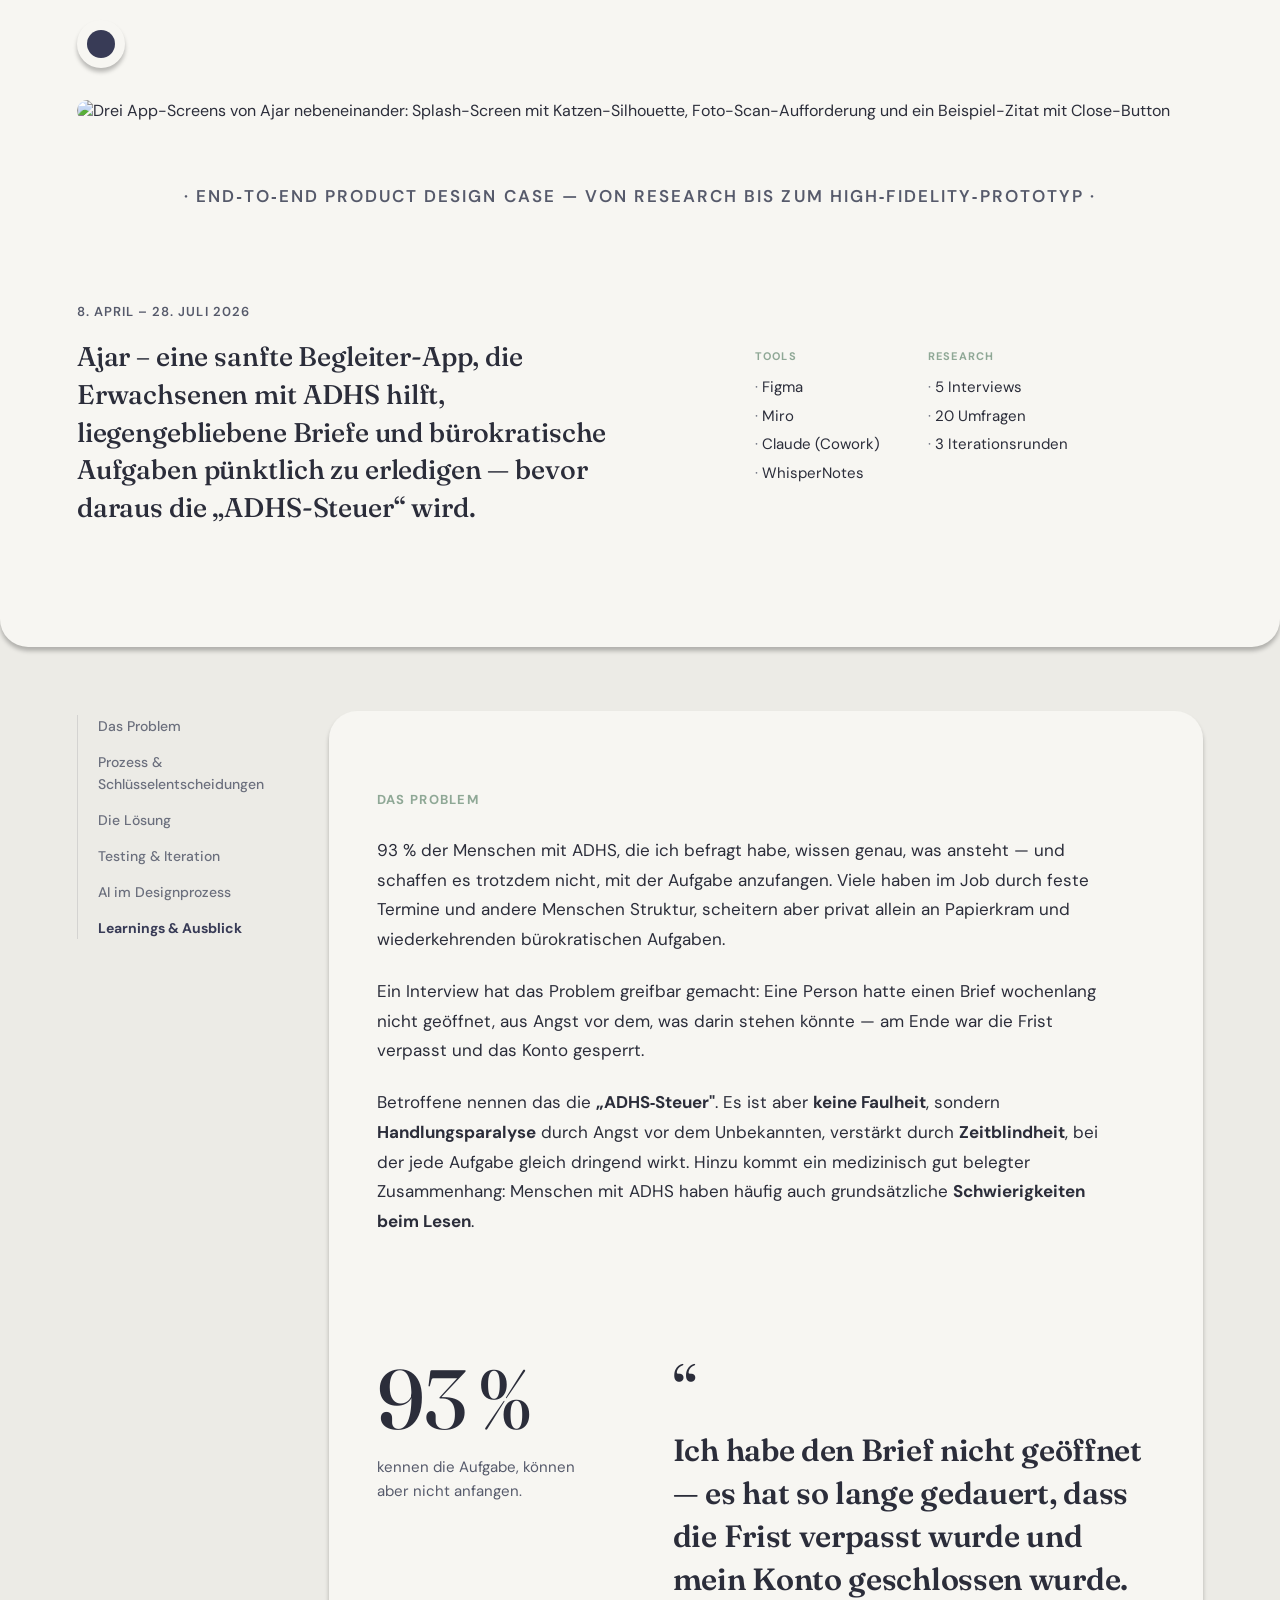
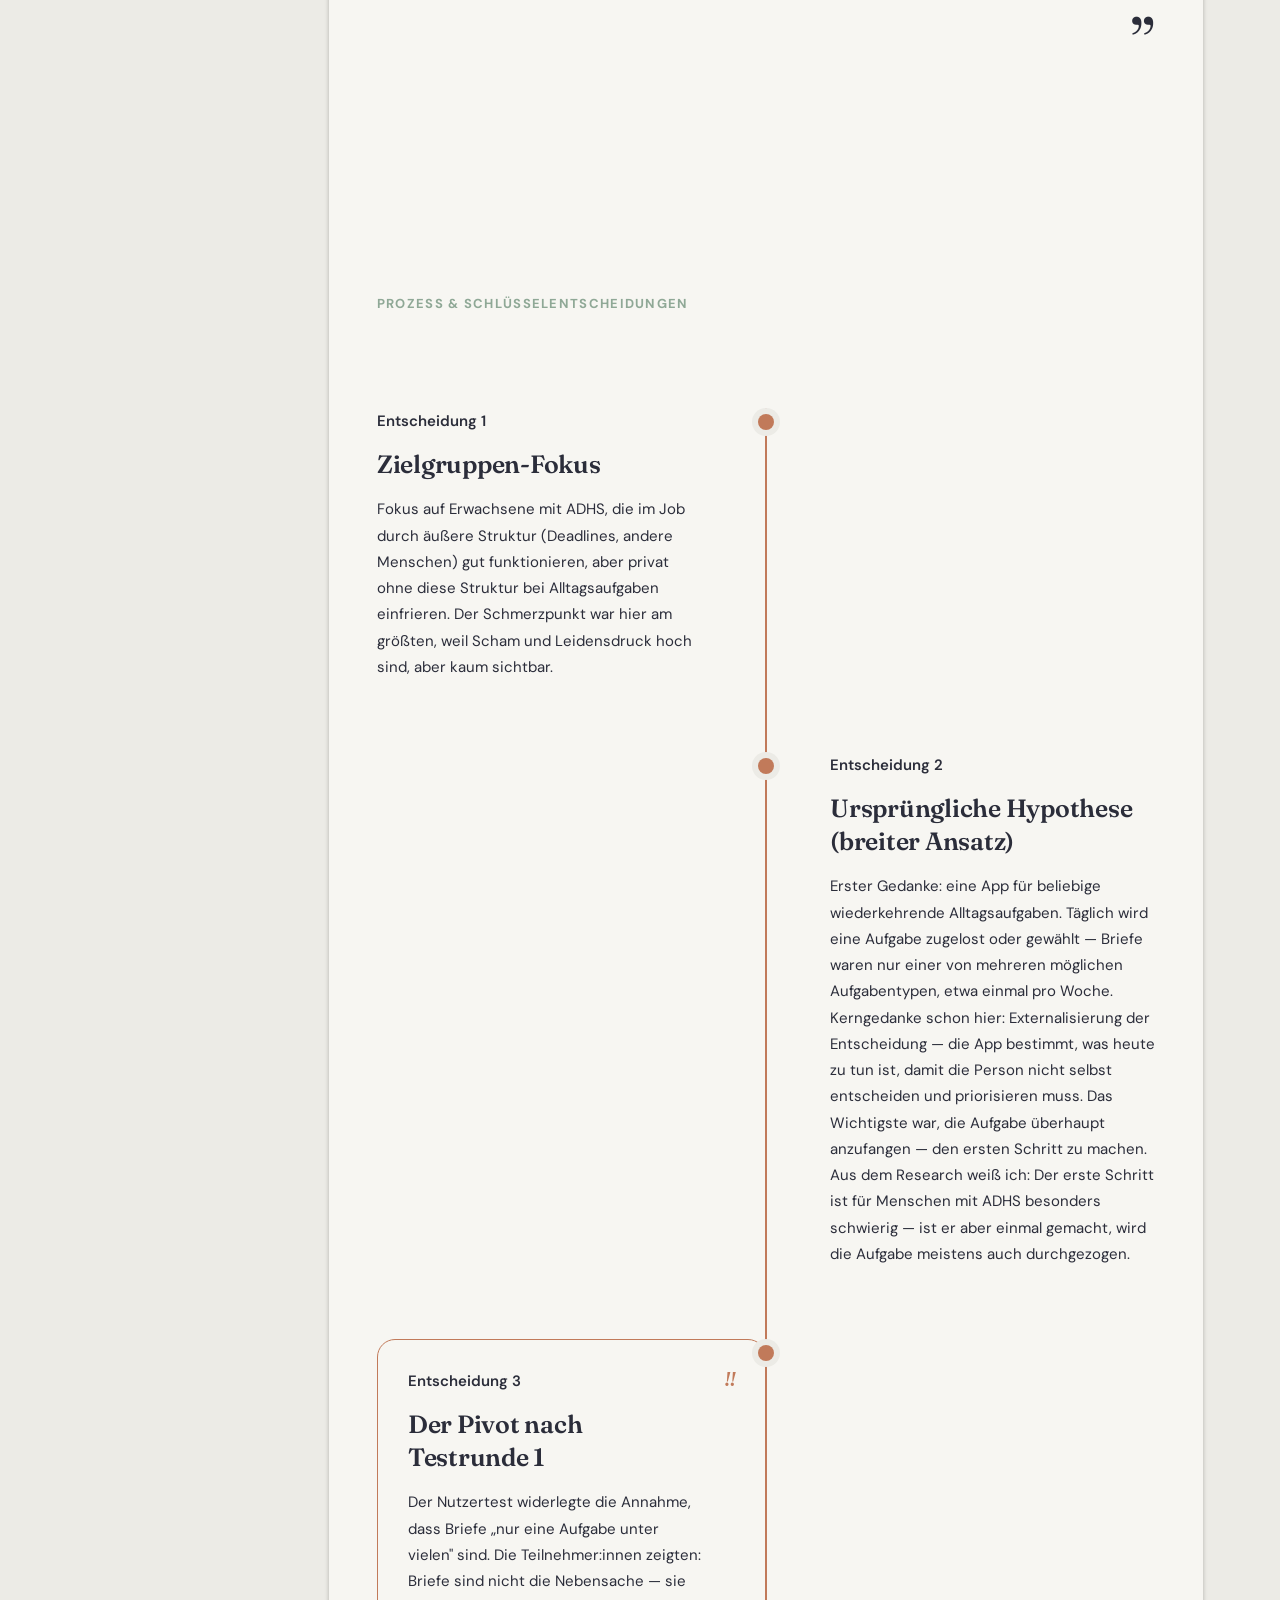
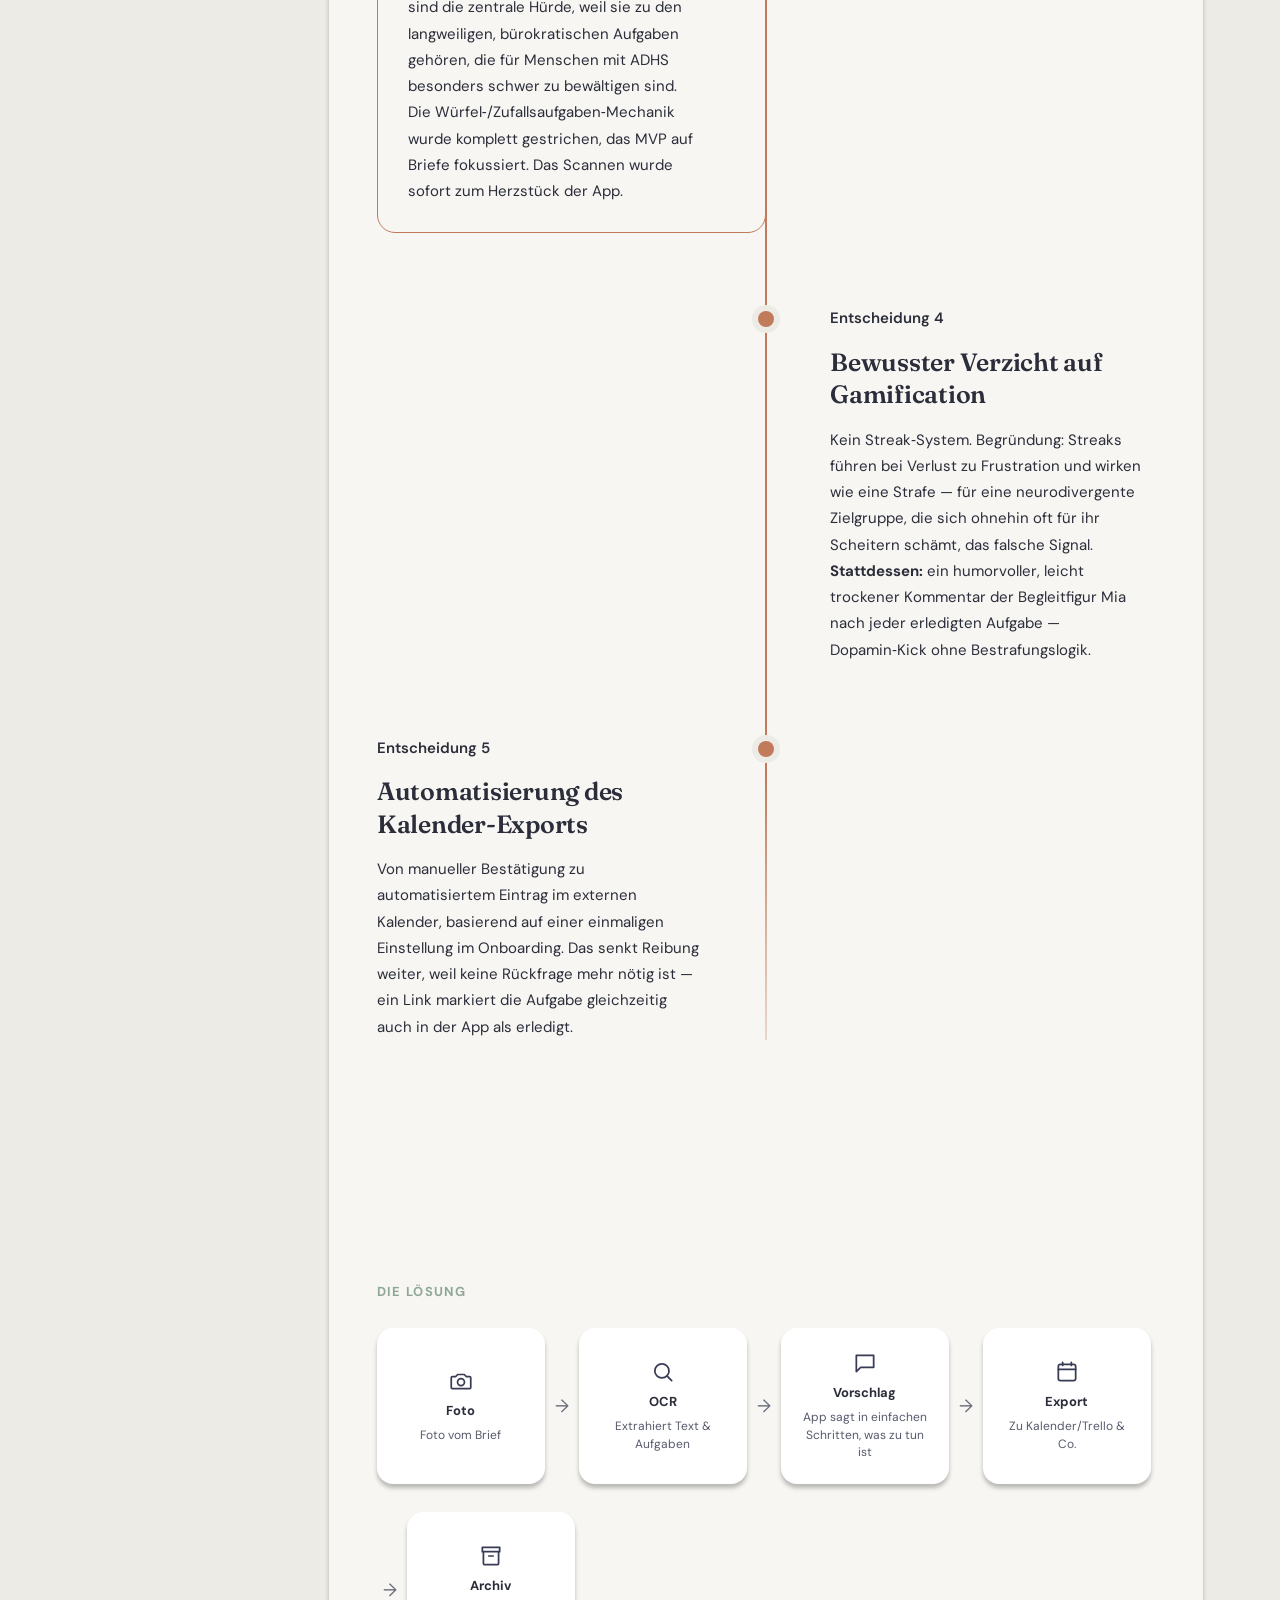
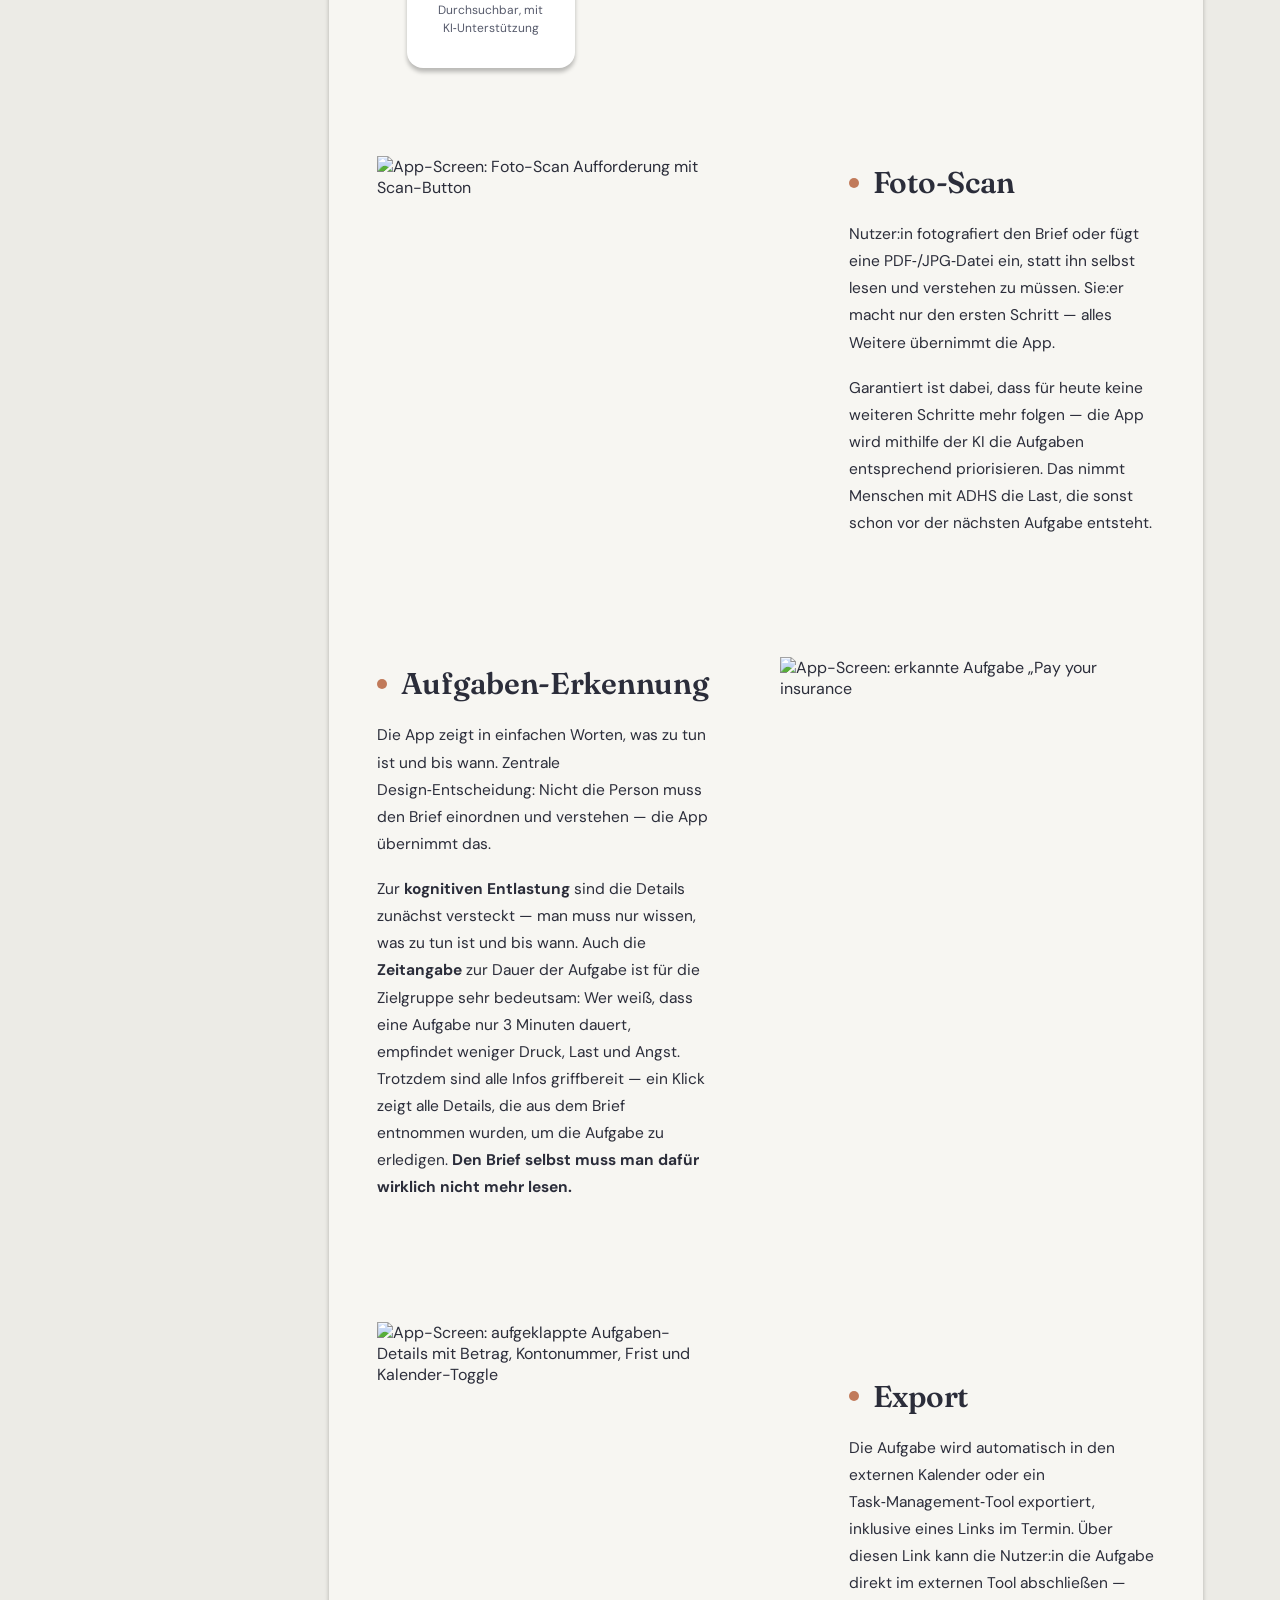
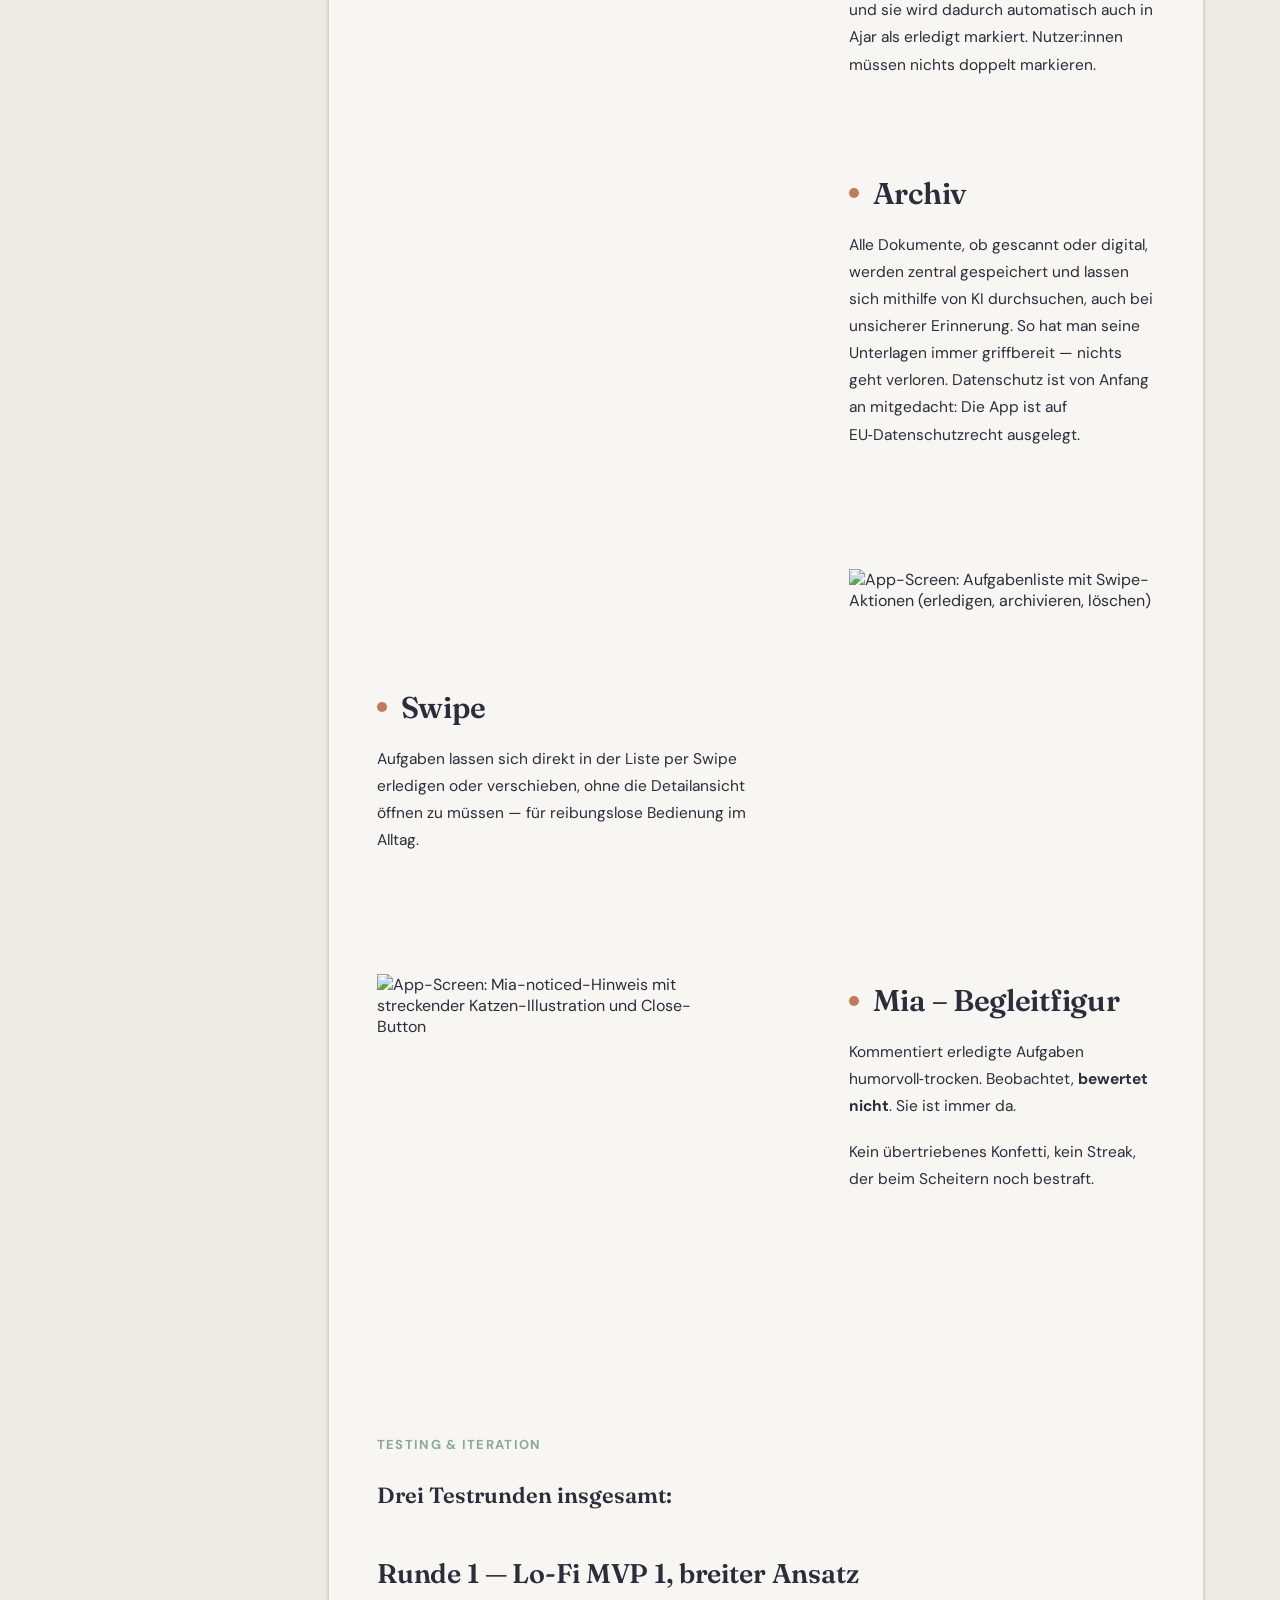
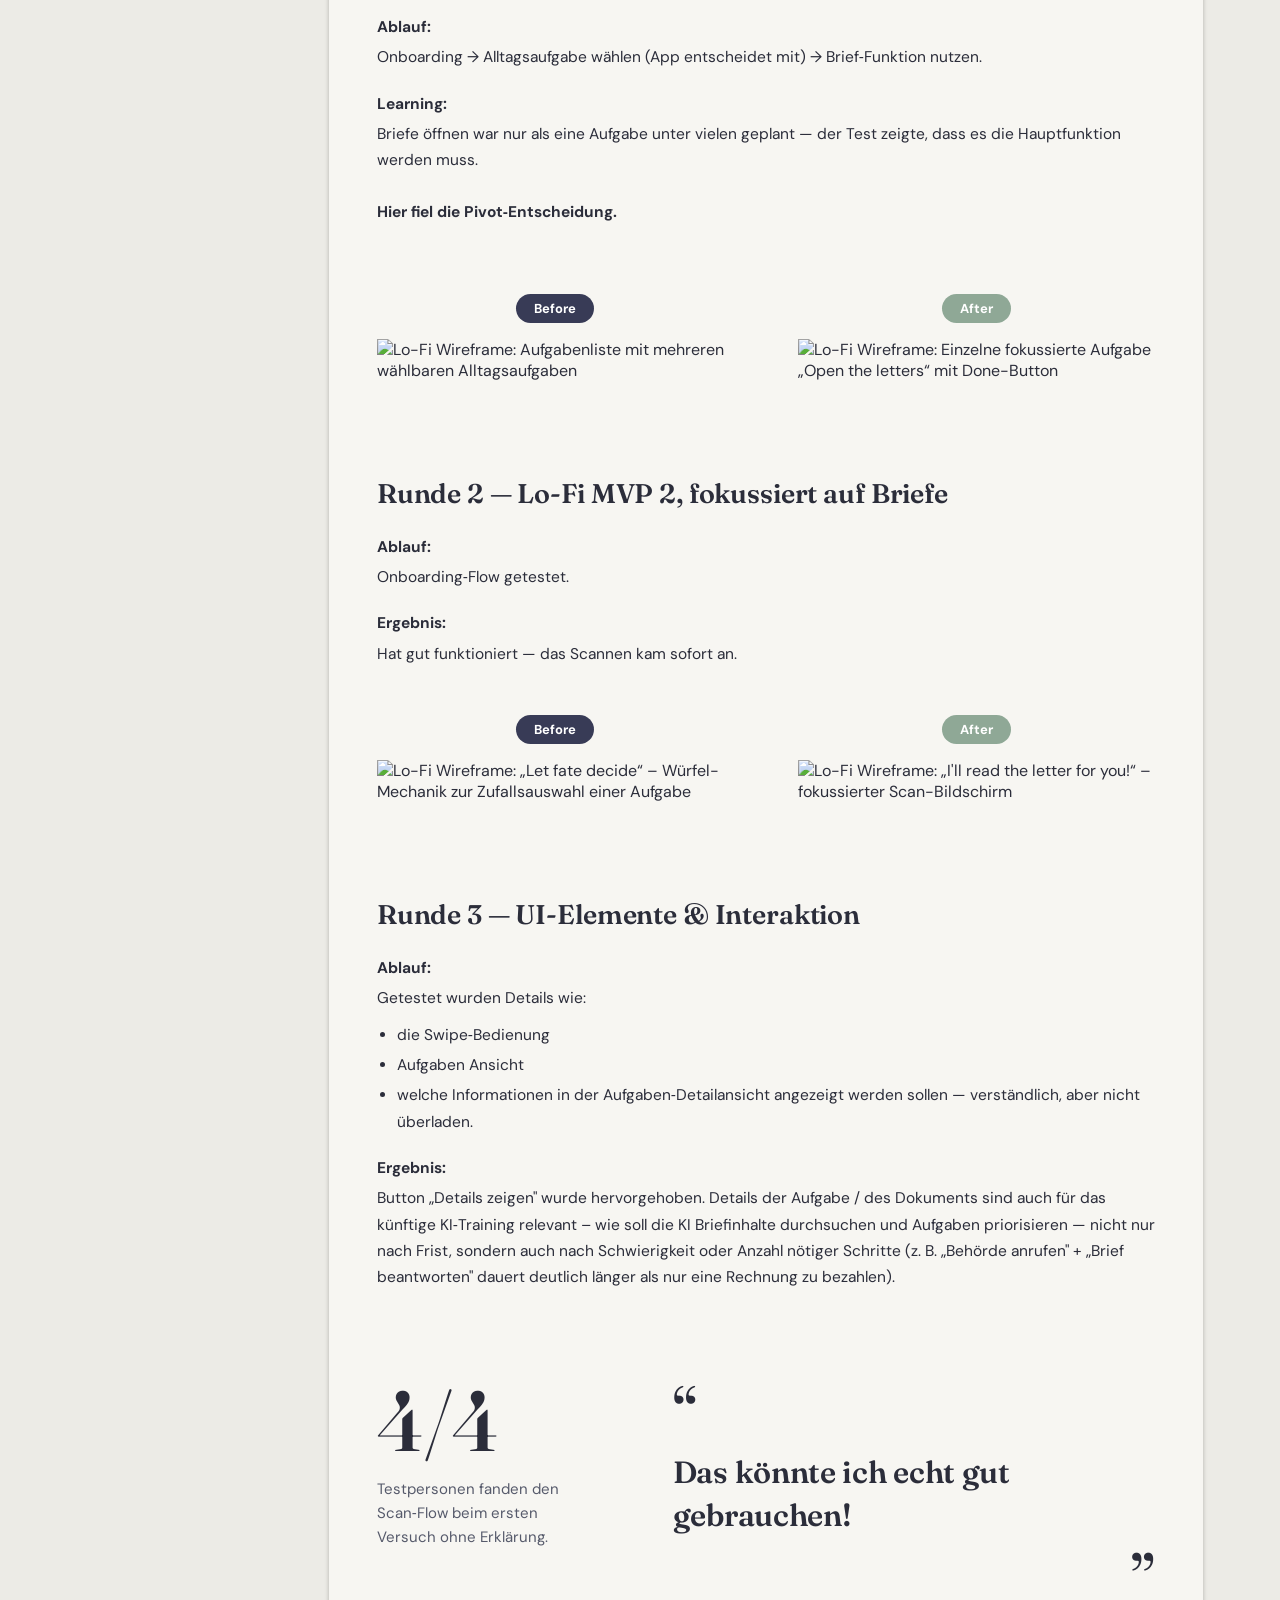
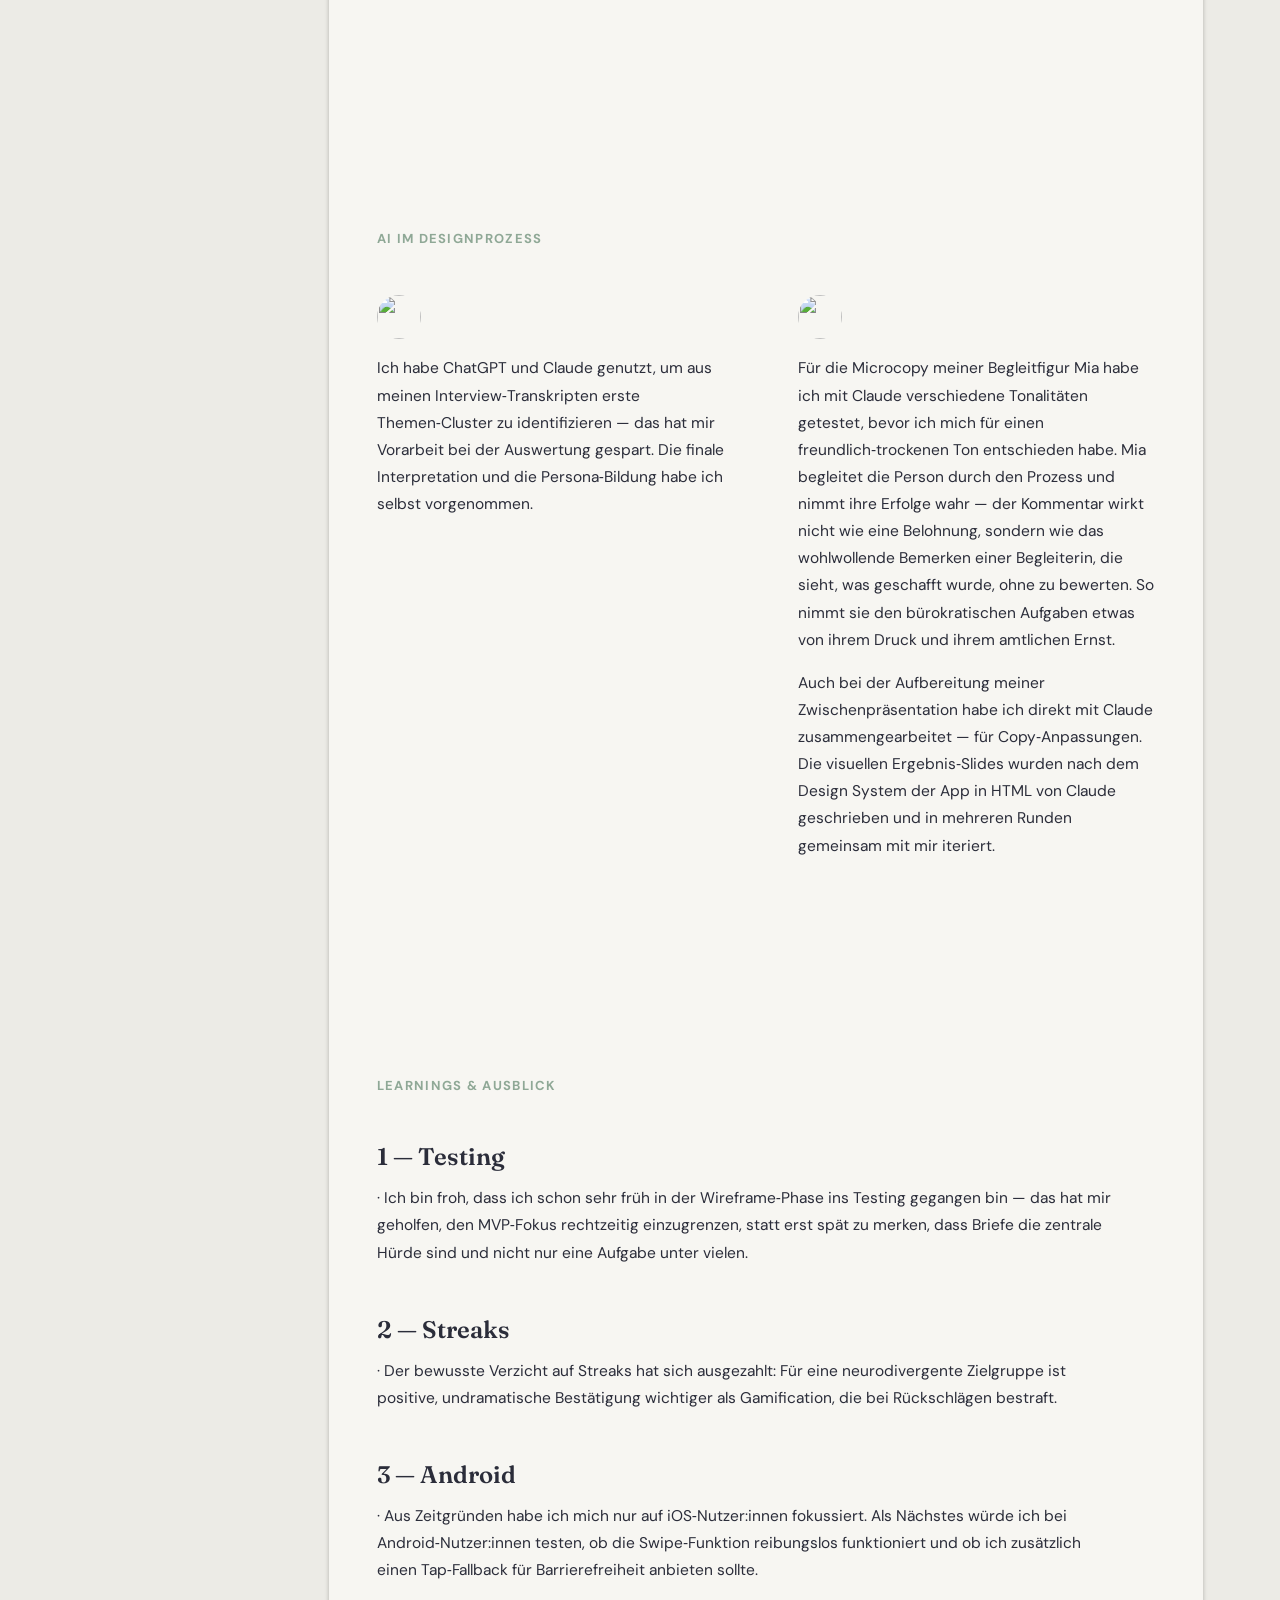
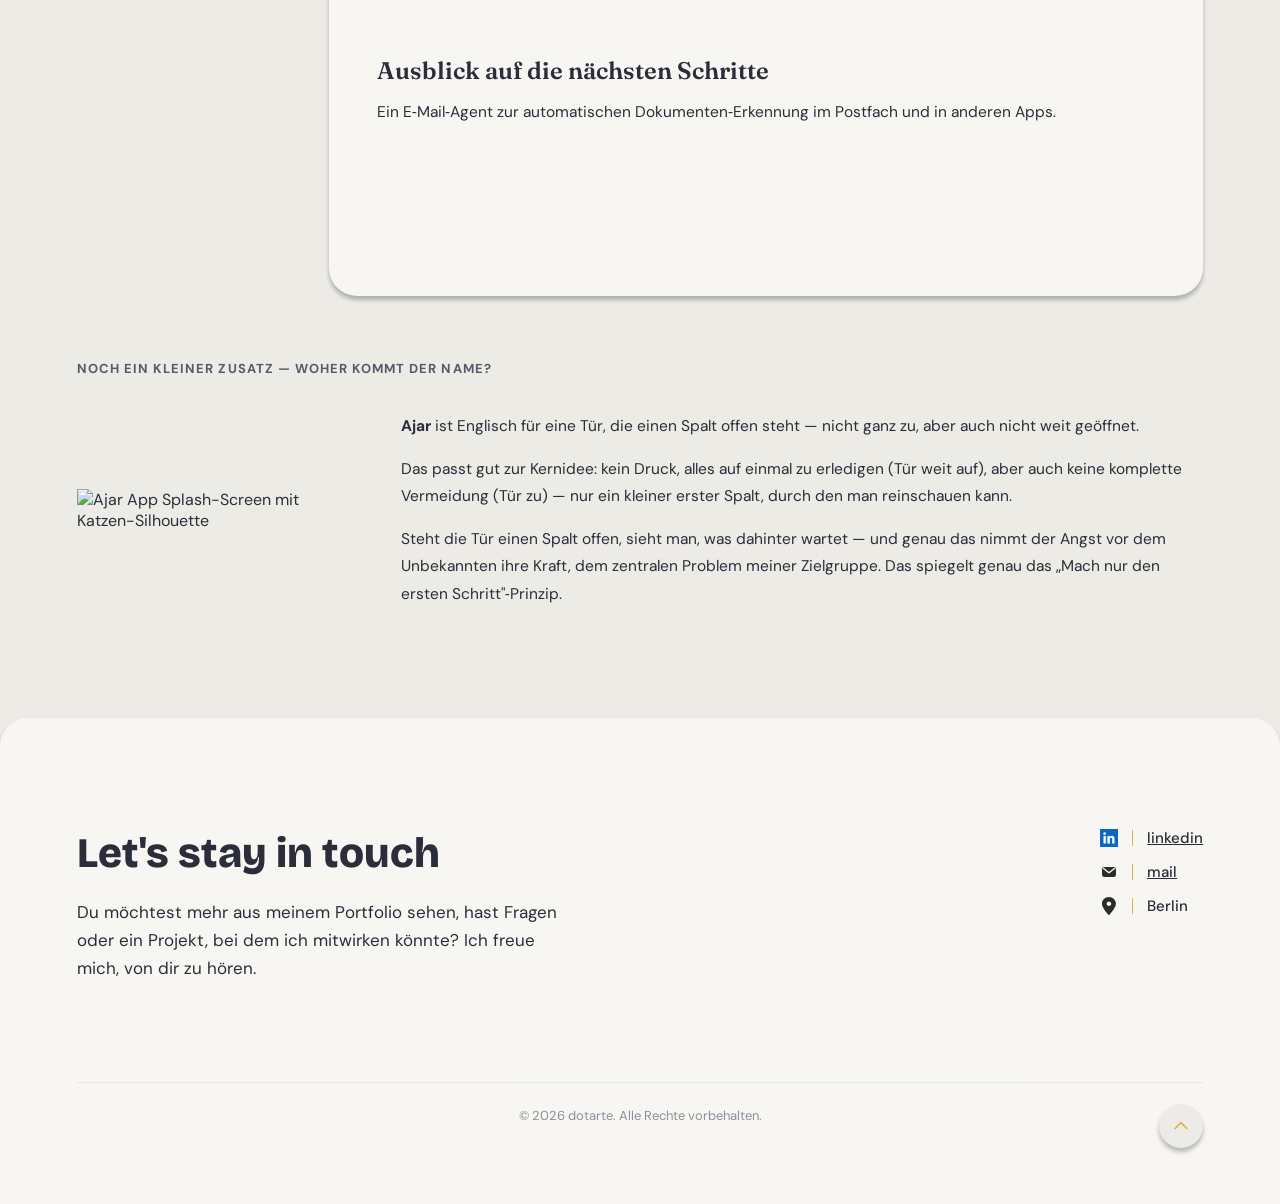
==== commit d58af0e8: "Add files via upload" ====
--- a/ajar.html
+++ b/ajar.html
@@ -75,7 +75,7 @@
   <div class="case-content">
 
 <section class="problem" id="problem">
-  <p class="section-eyebrow">Das Problem</p>
+  <h2 class="section-eyebrow">Das Problem</h2>
 
   <div class="problem-copy">
     <p>93 % der Menschen mit ADHS, die ich befragt habe, wissen genau, was ansteht — und schaffen es trotzdem nicht, mit der Aufgabe anzufangen. Viele haben im Job durch feste Termine und andere Menschen Struktur, scheitern aber privat allein an Papierkram und wiederkehrenden bürokratischen Aufgaben.</p>
@@ -100,7 +100,7 @@
 </section>
 
 <section class="process" id="process">
-  <p class="section-eyebrow">Prozess &amp; Schlüsselentscheidungen</p>
+  <h2 class="section-eyebrow">Prozess &amp; Schlüsselentscheidungen</h2>
 
   <div class="timeline">
     <div class="timeline-row left">
@@ -154,7 +154,7 @@
 
 
 <section class="solution" id="solution">
-  <p class="section-eyebrow">Die Lösung</p>
+  <h2 class="section-eyebrow">Die Lösung</h2>
 
   <div class="flow-steps">
     <div class="flow-step">
@@ -267,7 +267,7 @@
 </section>
 
 <section class="testing" id="testing">
-  <p class="section-eyebrow">Testing &amp; Iteration</p>
+  <h2 class="section-eyebrow">Testing &amp; Iteration</h2>
 
   <p class="testing-intro">Drei Testrunden insgesamt:</p>
 
@@ -340,10 +340,6 @@
       <strong>Ergebnis:</strong>
       <p>Button „Details zeigen" wurde hervorgehoben. Details der Aufgabe / des Dokuments sind auch für das künftige KI‑Training relevant – wie soll die KI Briefinhalte durchsuchen und Aufgaben priorisieren — nicht nur nach Frist, sondern auch nach Schwierigkeit oder Anzahl nötiger Schritte (z. B. „Behörde anrufen" + „Brief beantworten" dauert deutlich länger als nur eine Rechnung zu bezahlen).</p>
     </div>
-
-    <div class="testing-placeholder">
-      <p>📌 Before/After‑Bilder für Runde 3 folgen noch.</p>
-    </div>
   </div>
 
   <div class="testing-highlight">
@@ -361,7 +357,7 @@
 </section>
 
 <section class="ai-process" id="ai-process">
-  <p class="section-eyebrow">AI im Designprozess</p>
+  <h2 class="section-eyebrow">AI im Designprozess</h2>
 
   <div class="ai-columns">
     <div class="ai-col">
@@ -382,7 +378,7 @@
 </section>
 
 <section class="learnings" id="learnings">
-  <p class="section-eyebrow">Learnings &amp; Ausblick</p>
+  <h2 class="section-eyebrow">Learnings &amp; Ausblick</h2>
 
   <div class="learning-item">
     <h3>1 — Testing</h3>
@@ -481,6 +477,7 @@
   document.getElementById('copyright-year').textContent = new Date().getFullYear();
 
   var mainNav = document.getElementById('mainNav');
+  var mainNavLink = mainNav.querySelector('a');
   var lastScrollY = window.scrollY;
 
   window.addEventListener('scroll', function () {
@@ -489,8 +486,10 @@
 
     if (scrollingDown && currentScrollY > 80) {
       mainNav.classList.add('nav-hidden');
+      mainNavLink.setAttribute('tabindex', '-1');
     } else {
       mainNav.classList.remove('nav-hidden');
+      mainNavLink.removeAttribute('tabindex');
     }
 
     lastScrollY = currentScrollY;
--- a/ajar.css
+++ b/ajar.css
@@ -3,7 +3,7 @@
     --bg-nav: #f7f6f2;
     --ink: #2b2d3a;
     --ink-soft: #565a6b;
-    --ink-faint: #8b8f9c;
+    --ink-faint: #6b6f7d;
     --navy: #383b56;
     --navy-deep: #23253a;
     --rule: rgba(43, 45, 58, 0.12);
@@ -67,7 +67,10 @@
     display: block;
   }
 
-  .logo-dot:focus-visible {
+  a:focus-visible,
+  button:focus-visible,
+  .project-card:focus-visible,
+  .toc-link:focus-visible {
     outline: 2px solid var(--navy);
     outline-offset: 4px;
   }
@@ -149,7 +152,7 @@
     font-weight: 700;
     letter-spacing: 0.1em;
     text-transform: uppercase;
-    color: var(--ink-faint);
+    color: #8fa896;
     margin-bottom: 10px;
   }
 
@@ -378,15 +381,6 @@
 
   .testing-block li {
     margin-bottom: 4px;
-  }
-
-  .testing-placeholder {
-    border: 1.5px dashed var(--rule);
-    border-radius: 16px;
-    padding: 20px 24px;
-    font-size: 14px;
-    color: var(--ink-soft);
-    margin-top: 8px;
   }
 
   .testing-highlight {
